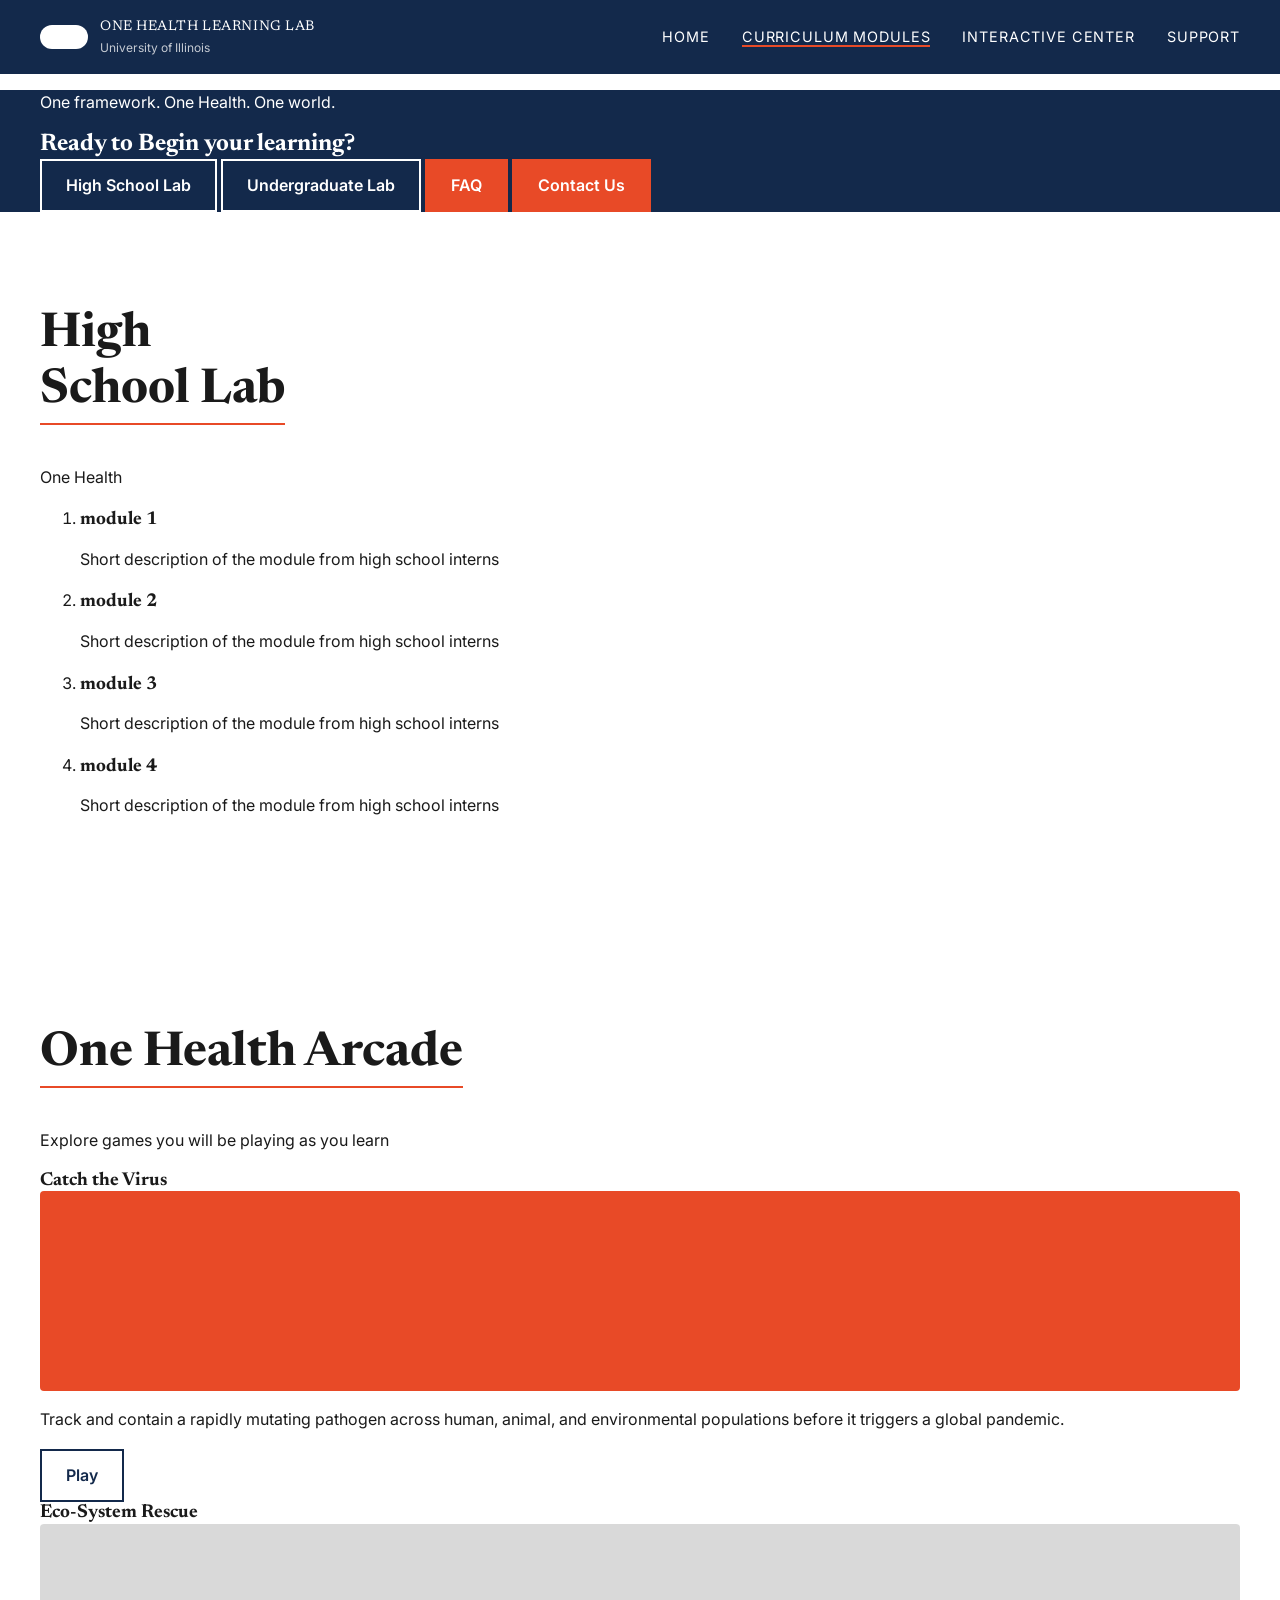
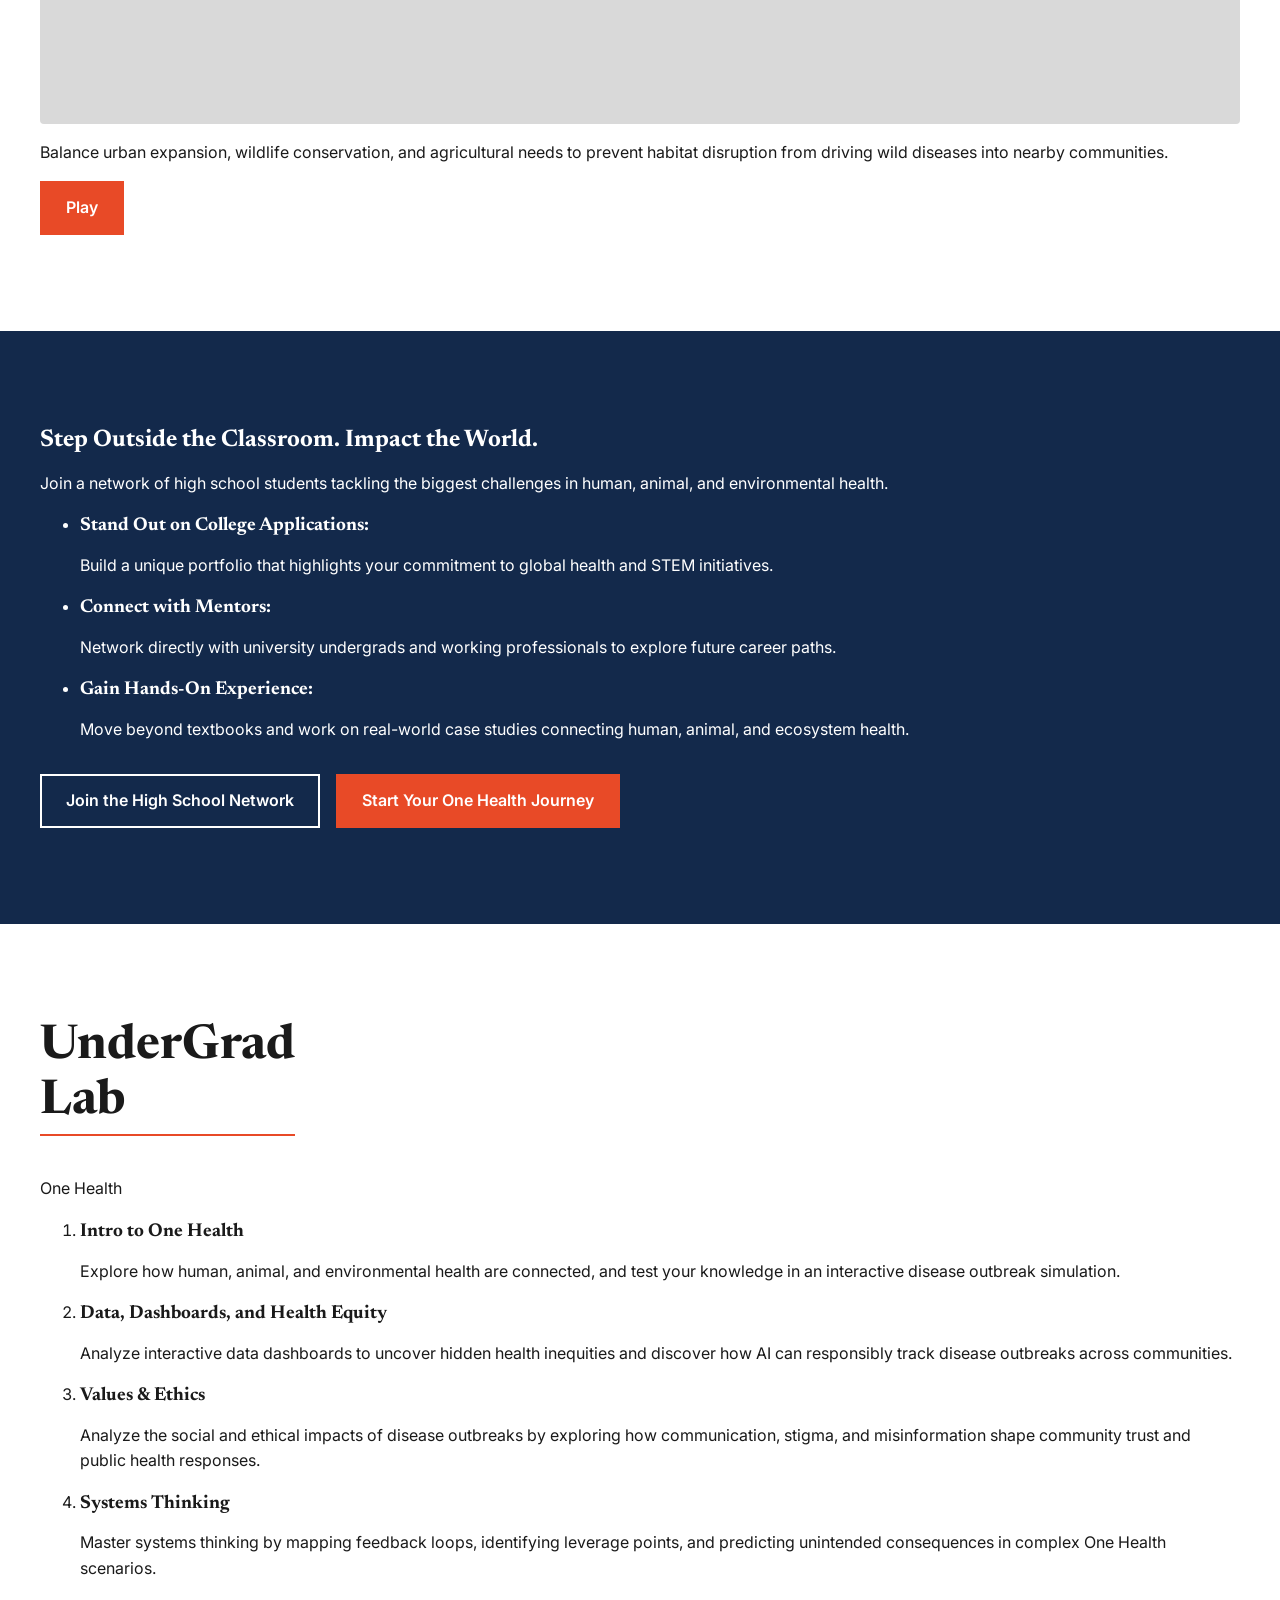
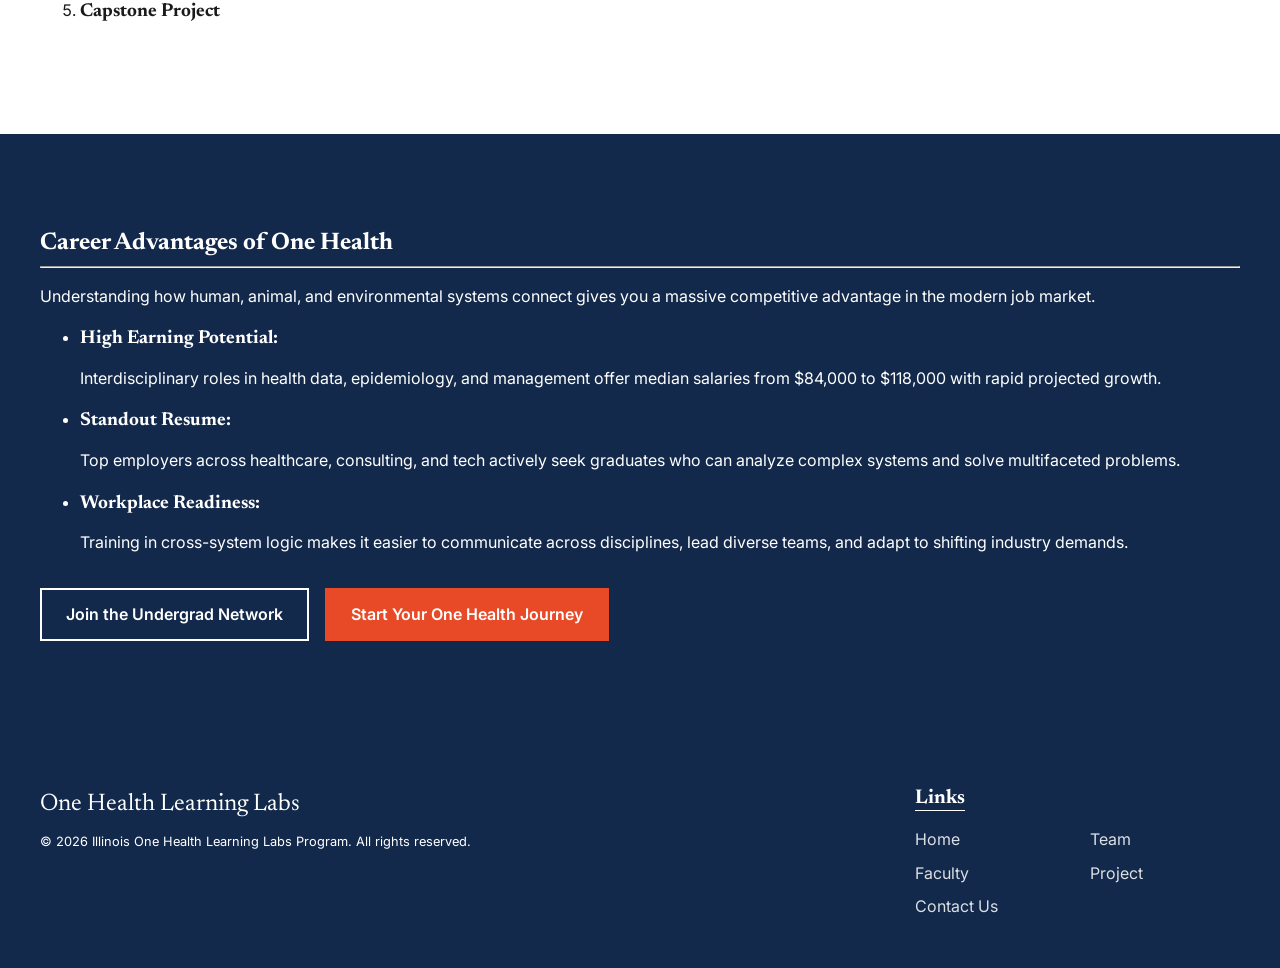
==== curriculum.html @ 8688895c "feat(curriculum): add Curriculum Modules page Adds curriculum.html with all seven sections from the " ====
<!DOCTYPE html>
<html lang="en">
<head>
  <meta charset="UTF-8">
  <meta name="viewport" content="width=device-width, initial-scale=1.0">
  <title>Curriculum Modules | One Health Learning Lab</title>
  <meta name="description" content="Explore the High School Lab and Undergraduate Lab learning roadmaps for the One Health program at the University of Illinois.">

  <link rel="icon" href="favicon.svg" type="image/svg+xml">

  <!-- Fonts: Newsreader (headings) + Inter (body) — see README > Design Tokens -->
  <link rel="preconnect" href="https://fonts.googleapis.com">
  <link rel="preconnect" href="https://fonts.gstatic.com" crossorigin>
  <link href="https://fonts.googleapis.com/css2?family=Inter:ital,wght@0,400;0,500;0,600;0,700;1,400&family=Newsreader:ital,wght@0,400;0,600;0,700;1,400;1,600&display=swap" rel="stylesheet">

  <link rel="stylesheet" href="css/tokens.css">
  <link rel="stylesheet" href="css/styles.css">
</head>
<body>

  <a class="skip-link" href="#main">Skip to main content</a>

  <!-- ============================================================
       SITE HEADER / NAV  (identical across all 4 pages —
       only aria-current changes)
       ============================================================ -->
  <header class="site-header">
    <div class="container site-header__inner">

      <a class="brand" href="index.html">
        <!-- TODO: replace with real logo from assets/icons/ once provided -->
        <span class="brand__mark" aria-hidden="true"></span>
        <span class="brand__text">
          <span class="brand__name">One Health Learning Lab</span>
          <span class="brand__org">University of Illinois</span>
        </span>
      </a>

      <button class="nav-toggle" type="button" aria-expanded="false" aria-controls="primary-nav">
        <span class="nav-toggle__bar" aria-hidden="true"></span>
        <span class="sr-only">Menu</span>
      </button>

      <nav class="primary-nav" id="primary-nav" aria-label="Primary">
        <ul class="primary-nav__list">
          <li><a href="index.html">Home</a></li>
          <li><a href="curriculum.html" aria-current="page">Curriculum Modules</a></li>
          <li><a href="interactive-center.html">Interactive Center</a></li>
          <li><a href="support.html">Support</a></li>
        </ul>
      </nav>

    </div>
  </header>

  <main id="main">

    <!-- ============================================================
         1. HERO — "Ready to Begin your learning?"
         Doubles as quick-nav into the two lab sections below.
         ============================================================ -->
    <section class="curriculum-hero section--dark" id="hero">

      <!-- Orange sphere. Sits behind the text and deliberately spills past the
           bottom of the navy band into the section below. -->
      <div class="curriculum-hero__circle" aria-hidden="true"></div>

      <div class="container">
        <div class="curriculum-hero__content">
          <p class="curriculum-hero__kicker">One framework. One Health. One world.</p>
          <h1 class="curriculum-hero__title">Ready to Begin your learning?</h1>

          <div class="curriculum-hero__actions">
            <a class="btn btn--outline-light" href="#high-school-lab">High School Lab</a>
            <a class="btn btn--outline-light" href="#undergrad-lab">Undergraduate Lab</a>
            <!-- FAQ lives on the Home page; Contact lives on Support -->
            <a class="btn btn--accent" href="index.html#faq">FAQ</a>
            <a class="btn btn--accent" href="support.html">Contact Us</a>
          </div>
        </div>

      </div>
    </section>

    <!-- ============================================================
         2. HIGH SCHOOL LAB — module roadmap
         ============================================================ -->
    <section class="section lab" id="high-school-lab">
      <div class="container">

        <h2 class="section-title lab__title">High<br>School Lab</h2>

        <p class="lab__script" aria-hidden="true">One Health</p>

        <!-- NOTE: module titles and descriptions are placeholders — the high
             school roadmap content hasn't been supplied yet (README > Still open).
             Structure mirrors the Undergrad Lab below, so swapping in real copy
             is a text-only change. -->
        <ol class="module-track">
          <li class="module">
            <h3 class="module__name">module 1</h3>
            <p class="module__desc">Short description of the module from high school interns</p>
          </li>
          <li class="module">
            <h3 class="module__name">module 2</h3>
            <p class="module__desc">Short description of the module from high school interns</p>
          </li>
          <li class="module">
            <h3 class="module__name">module 3</h3>
            <p class="module__desc">Short description of the module from high school interns</p>
          </li>
          <li class="module">
            <h3 class="module__name">module 4</h3>
            <p class="module__desc">Short description of the module from high school interns</p>
          </li>
        </ol>

      </div>
    </section>

    <!-- ============================================================
         3. ONE HEALTH ARCADE
         Intentionally duplicated on interactive-center.html, which
         gathers every interactive section in one place.
         ============================================================ -->
    <section class="section arcade" id="arcade">
      <div class="container">

        <h2 class="section-title">One Health Arcade</h2>
        <p class="arcade__lede">Explore games you will be playing as you learn</p>

        <div class="arcade__grid">

          <article class="game">
            <h3 class="game__title">Catch the Virus</h3>
            <!-- TODO: replace with real game screenshot -> assets/images/ -->
            <div class="game__figure media-placeholder media-placeholder--accent"
                 role="img" aria-label="Placeholder for the Catch the Virus game screenshot">
            </div>
            <p class="game__desc">
              Track and contain a rapidly mutating pathogen across human, animal,
              and environmental populations before it triggers a global pandemic.
            </p>
            <!-- TODO: games don't exist yet — destination unresolved -->
            <a class="btn btn--outline-dark" href="#">Play</a>
          </article>

          <article class="game">
            <h3 class="game__title">Eco-System Rescue</h3>
            <!-- TODO: replace with real game screenshot -> assets/images/ -->
            <div class="game__figure media-placeholder media-placeholder--navy"
                 role="img" aria-label="Placeholder for the Eco-System Rescue game screenshot">
            </div>
            <p class="game__desc">
              Balance urban expansion, wildlife conservation, and agricultural needs
              to prevent habitat disruption from driving wild diseases into nearby
              communities.
            </p>
            <!-- TODO: games don't exist yet — destination unresolved -->
            <a class="btn btn--accent" href="#">Play</a>
          </article>

        </div>
      </div>
    </section>

    <!-- ============================================================
         4. CTA BAND — closes out the High School track
         ============================================================ -->
    <section class="section section--dark benefits" id="high-school-cta">
      <div class="container">

        <h2 class="benefits__title">
          Step Outside the Classroom. Impact the <strong>World.</strong>
        </h2>
        <p class="benefits__lede">
          Join a network of high school students tackling the biggest challenges in
          human, animal, and environmental health.
        </p>

        <ul class="benefit-cards">
          <li class="benefit-card">
            <!-- TODO: replace with real icon -> assets/icons/ -->
            <span class="benefit-card__icon" aria-hidden="true"></span>
            <h3 class="benefit-card__title">Stand Out on College Applications:</h3>
            <p class="benefit-card__desc">
              Build a unique portfolio that highlights your commitment to global
              health and STEM initiatives.
            </p>
          </li>
          <li class="benefit-card">
            <span class="benefit-card__icon" aria-hidden="true"></span>
            <h3 class="benefit-card__title">Connect with Mentors:</h3>
            <p class="benefit-card__desc">
              Network directly with university undergrads and working professionals
              to explore future career paths.
            </p>
          </li>
          <li class="benefit-card">
            <span class="benefit-card__icon" aria-hidden="true"></span>
            <h3 class="benefit-card__title">Gain Hands-On Experience:</h3>
            <p class="benefit-card__desc">
              Move beyond textbooks and work on real-world case studies connecting
              human, animal, and ecosystem health.
            </p>
          </li>
        </ul>

        <!-- Both point at this page's content rather than a sign-up form —
             students should see the program before committing. -->
        <div class="button-row button-row--center">
          <a class="btn btn--outline-light" href="#high-school-lab">Join the High School Network</a>
          <a class="btn btn--accent" href="#high-school-lab">Start Your One Health Journey</a>
        </div>

      </div>
    </section>

    <!-- ============================================================
         5. UNDERGRAD LAB — 5-step module roadmap
         ============================================================ -->
    <section class="section lab" id="undergrad-lab">
      <div class="container">

        <h2 class="section-title lab__title">UnderGrad<br>Lab</h2>

        <p class="lab__script" aria-hidden="true">One Health</p>

        <ol class="module-track">
          <li class="module">
            <h3 class="module__name">Intro to One Health</h3>
            <p class="module__desc">
              Explore how human, animal, and environmental health are connected, and
              test your knowledge in an interactive disease outbreak simulation.
            </p>
          </li>
          <li class="module">
            <h3 class="module__name">Data, Dashboards, and Health Equity</h3>
            <p class="module__desc">
              Analyze interactive data dashboards to uncover hidden health inequities
              and discover how AI can responsibly track disease outbreaks across
              communities.
            </p>
          </li>
          <li class="module">
            <h3 class="module__name">Values &amp; Ethics</h3>
            <p class="module__desc">
              Analyze the social and ethical impacts of disease outbreaks by exploring
              how communication, stigma, and misinformation shape community trust and
              public health responses.
            </p>
          </li>
          <li class="module">
            <h3 class="module__name">Systems Thinking</h3>
            <p class="module__desc">
              Master systems thinking by mapping feedback loops, identifying leverage
              points, and predicting unintended consequences in complex One Health
              scenarios.
            </p>
          </li>
          <li class="module module--capstone">
            <h3 class="module__name">Capstone Project</h3>
            <!-- TODO: no description in the wireframe — copy pending -->
          </li>
        </ol>

      </div>
    </section>

    <!-- ============================================================
         6. CAREER ADVANTAGES — closes out the Undergrad track
         ============================================================ -->
    <section class="section section--dark benefits" id="career-advantages">
      <div class="container">

        <h2 class="benefits__title benefits__title--serif">
          Career Advantages of One Health
        </h2>
        <hr class="benefits__rule">

        <p class="benefits__quote">
          Understanding how human, animal, and environmental systems connect gives
          you a massive competitive advantage in the modern job market.
        </p>

        <ul class="benefit-cards">
          <li class="benefit-card">
            <!-- TODO: replace with real icon -> assets/icons/ -->
            <span class="benefit-card__icon" aria-hidden="true"></span>
            <h3 class="benefit-card__title">High Earning Potential:</h3>
            <p class="benefit-card__desc">
              Interdisciplinary roles in health data, epidemiology, and management
              offer median salaries from $84,000 to $118,000 with rapid projected
              growth.
            </p>
          </li>
          <li class="benefit-card">
            <span class="benefit-card__icon" aria-hidden="true"></span>
            <h3 class="benefit-card__title">Standout Resume:</h3>
            <p class="benefit-card__desc">
              Top employers across healthcare, consulting, and tech actively seek
              graduates who can analyze complex systems and solve multifaceted
              problems.
            </p>
          </li>
          <li class="benefit-card">
            <span class="benefit-card__icon" aria-hidden="true"></span>
            <h3 class="benefit-card__title">Workplace Readiness:</h3>
            <p class="benefit-card__desc">
              Training in cross-system logic makes it easier to communicate across
              disciplines, lead diverse teams, and adapt to shifting industry
              demands.
            </p>
          </li>
        </ul>

        <div class="button-row button-row--center">
          <a class="btn btn--outline-light" href="#undergrad-lab">Join the Undergrad Network</a>
          <a class="btn btn--accent" href="#undergrad-lab">Start Your One Health Journey</a>
        </div>

      </div>
    </section>

  </main>

  <!-- ============================================================
       SITE FOOTER  (identical across all 4 pages)
       ============================================================ -->
  <footer class="site-footer section--dark">
    <div class="container site-footer__inner">

      <div class="site-footer__brand">
        <p class="site-footer__name">One Health Learning Labs</p>
        <p class="site-footer__legal">
          &copy; 2026 Illinois One Health Learning Labs Program. All rights reserved.
        </p>
      </div>

      <!-- TODO: replace with real social icons -> assets/icons/ -->
      <ul class="site-footer__social" aria-label="Social media">
        <li><a href="#" class="media-placeholder media-placeholder--small"><span class="sr-only">Social link 1</span></a></li>
        <li><a href="#" class="media-placeholder media-placeholder--small"><span class="sr-only">Social link 2</span></a></li>
        <li><a href="#" class="media-placeholder media-placeholder--small"><span class="sr-only">Social link 3</span></a></li>
      </ul>

      <nav class="site-footer__links" aria-label="Footer">
        <h2 class="site-footer__links-title">Links</h2>
        <!-- Team / Faculty / Project don't exist on this site, so they point at
             the live One Health Scholars site. Home and Contact Us stay internal
             — we have our own versions of both. -->
        <ul>
          <li><a href="index.html">Home</a></li>
          <li><a href="https://gihri.github.io/one-health-scholars/team.html">Team</a></li>
          <li><a href="https://gihri.github.io/one-health-scholars/faculty.html">Faculty</a></li>
          <li><a href="https://gihri.github.io/one-health-scholars/project.html">Project</a></li>
          <li><a href="support.html">Contact Us</a></li>
        </ul>
      </nav>

    </div>
  </footer>

  <script src="js/main.js"></script>
</body>
</html>
---- css/tokens.css ----
/*
  Design tokens — DPI One Health Landing Page
  Source of truth: Figma (see README.md > Design). Brand colors below are
  pulled directly from the README's Design Tokens table. Anything marked
  "proposed" is NOT in Figma yet — it fills a gap the wireframes don't
  cover (hover/focus/error states) and should be confirmed against Figma
  or with the design owner before it's treated as final.
*/

:root {
  /* ---- Brand colors (confirmed — from README) ---- */
  --color-primary: #13294B;             /* navy — header, hero, footer, dark section backgrounds */
  --color-secondary: #FFFFFF;           /* white */
  --color-accent: #E84A27;              /* orange — buttons, CTAs, links, module cards */
  --color-accent-deep: #B82B0C;         /* darker orange — outer stop of the hero sphere gradient */

  /* One Health pillar colors (confirmed — from README) */
  --color-human-domain: #C2453B;
  --color-animal-domain: #C98A2B;
  --color-environment-domain: #3E7C59;

  /* ---- Text (proposed) ----
     Body copy in the wireframes (module descriptions, arcade blurbs) reads
     as a dark neutral, not the brand navy — using navy for paragraph text
     site-wide would be too heavy and hurts contrast/readability at body size. */
  --color-text: #1A1A1A;                /* default body text on light backgrounds */
  --color-text-muted: #6B7280;          /* secondary text — subtitles, inactive tab labels
                                            (e.g. the grayed-out "Animal Recorded Cases" /
                                            "Environmental Records" tabs on the Interactive
                                            Center dashboard) */
  --color-text-inverse: #FFFFFF;        /* text on navy/dark backgrounds */

  /* ---- Backgrounds (proposed, semantic aliases) ----
     Same two brand colors as above, renamed by role so section markup reads
     as intent ("this is a dark band") rather than a raw color name. */
  --color-bg: #FFFFFF;                  /* default page background */
  --color-bg-dark: var(--color-primary);/* navy full-bleed sections: header, hero, footer, CTA bands */
  --color-surface: #FFFFFF;             /* raised elements on a light bg, e.g. the Contact form card —
                                            same hex as --color-bg today but themed separately so a
                                            future shadow/border treatment doesn't have to touch --color-bg */

  /* ---- Borders (proposed) ----
     Visible in the Support page form: input fields have a light gray
     border, not navy or orange. */
  --color-border: #D1D5DB;

  /* ---- Interactive states (proposed) ----
     The wireframes show buttons in one flat color only — hover/active/focus
     states aren't (and can't be) shown in a static Figma frame, but every
     button needs one. Darkened by ~15% from the base brand color so the
     state is perceptible without changing the brand hue. */
  --color-primary-hover: #0D1E38;
  --color-accent-hover: #C93E1F;

  /* Visible keyboard-focus ring — required by the Accessibility checklist
     in the README ("visible focus indicator on all focusable elements").
     Reuses the accent color so it stays on-brand instead of introducing a
     new blue. */
  --color-focus: var(--color-accent);

  /* ---- Form feedback (proposed) ----
     The Support/Contact page has a real form (Name, Surname, Email,
     Message) with a Submit button — it will need success/error states
     that don't exist in the static wireframe. */
  --color-success: #1E7D45;
  --color-error: #B3261E;

  /* ---- Typography (confirmed — from README) ---- */
  --font-heading: 'Newsreader', serif;
  --font-body: 'Inter', sans-serif;
}
---- css/styles.css ----
/*
  Shared site styles — DPI One Health Landing Page
  Colors/fonts come from tokens.css. Nothing here should hardcode a hex value.

  STATUS: starter layout pass. Structure, spacing, and brand colors are in place
  so the page renders sensibly and can be reviewed — but this has NOT been matched
  against Figma pixel-for-pixel yet (exact spacing scale, type sizes, and the
  hero/roadmap layouts still need a design pass).
*/

/* ---------- Reset / base ---------- */

*,
*::before,
*::after { box-sizing: border-box; }

body {
  margin: 0;
  font-family: var(--font-body);
  color: var(--color-text);
  background: var(--color-bg);
  line-height: 1.6;
}

h1, h2, h3 {
  font-family: var(--font-heading);
  line-height: 1.15;
  margin: 0;
}

img { max-width: 100%; display: block; }

a { color: inherit; }

/* Visible keyboard focus — required by the a11y checklist in the README */
:focus-visible {
  outline: 3px solid var(--color-focus);
  outline-offset: 2px;
}

/* ---------- Utilities ---------- */

.container {
  width: min(100% - 3rem, 1200px);
  margin-inline: auto;
}

.sr-only {
  position: absolute;
  width: 1px; height: 1px;
  padding: 0; margin: -1px;
  overflow: hidden;
  clip: rect(0 0 0 0);
  white-space: nowrap;
  border: 0;
}

.skip-link {
  position: absolute;
  left: -9999px;
  top: 0;
  padding: 0.75rem 1.25rem;
  background: var(--color-accent);
  color: var(--color-text-inverse);
  z-index: 100;
}
.skip-link:focus { left: 0; }

.section { padding-block: clamp(3rem, 8vw, 6rem); }

.section--dark {
  background: var(--color-bg-dark);
  color: var(--color-text-inverse);
}

.eyebrow {
  font-size: 0.875rem;
  letter-spacing: 0.08em;
  text-transform: uppercase;
  color: var(--color-accent);
  margin: 0 0 0.5rem;
}
.eyebrow--light { color: var(--color-text-inverse); }

.section-title {
  font-size: clamp(2rem, 5vw, 3rem);
  border-bottom: 2px solid var(--color-accent);
  display: inline-block;
  padding-bottom: 0.25rem;
  margin-bottom: 1.5rem;
}
.section-title--center { display: block; text-align: center; border-bottom: 0; }

/* Grey blocks standing in for photos/illustrations not yet supplied */
.media-placeholder {
  background: #d9d9d9;
  border-radius: 4px;
  min-height: 200px;
}
.media-placeholder--dark  { background: rgba(255, 255, 255, 0.08); }
.media-placeholder--accent{ background: var(--color-accent); }
.media-placeholder--small { min-height: 0; width: 64px; height: 64px; }

/* ---------- Buttons ---------- */

.btn {
  display: inline-block;
  padding: 0.75rem 1.5rem;
  font-weight: 600;
  text-decoration: none;
  border: 2px solid transparent;
  transition: background-color 0.15s ease, color 0.15s ease;
}

.btn--accent {
  background: var(--color-accent);
  color: var(--color-text-inverse);
}
.btn--accent:hover { background: var(--color-accent-hover); }

.btn--outline-light {
  border-color: var(--color-secondary);
  color: var(--color-text-inverse);
}
.btn--outline-light:hover {
  background: var(--color-secondary);
  color: var(--color-primary);
}

.btn--outline-dark {
  border-color: var(--color-primary);
  color: var(--color-primary);
}
.btn--outline-dark:hover {
  background: var(--color-primary);
  color: var(--color-text-inverse);
}

.button-row {
  display: flex;
  flex-wrap: wrap;
  gap: 1rem;
  margin-top: 2rem;
}

/* ---------- Header / nav ---------- */

.site-header {
  background: var(--color-primary);
  color: var(--color-text-inverse);
}

.site-header__inner {
  display: flex;
  align-items: center;
  justify-content: space-between;
  gap: 1.5rem;
  padding-block: 1rem;
}

.brand {
  display: flex;
  align-items: center;
  gap: 0.75rem;
  text-decoration: none;
}
.brand__mark {
  width: 48px; height: 24px;
  background: var(--color-secondary);
  border-radius: 999px;
  flex-shrink: 0;
}
.brand__text { display: flex; flex-direction: column; }
.brand__name {
  font-family: var(--font-heading);
  font-size: 0.875rem;
  letter-spacing: 0.04em;
  text-transform: uppercase;
}
.brand__org { font-size: 0.75rem; opacity: 0.75; }

.primary-nav__list {
  display: flex;
  gap: 2rem;
  list-style: none;
  margin: 0;
  padding: 0;
}
.primary-nav a {
  text-decoration: none;
  font-size: 0.9rem;
  letter-spacing: 0.06em;
  text-transform: uppercase;
}
.primary-nav a:hover { color: var(--color-accent); }
.primary-nav a[aria-current="page"] { border-bottom: 2px solid var(--color-accent); }

/* Mobile menu button — hidden on desktop, shown under the tablet breakpoint */
.nav-toggle {
  display: none;
  background: none;
  border: 0;
  cursor: pointer;
  padding: 0.5rem;
}
.nav-toggle__bar,
.nav-toggle__bar::before,
.nav-toggle__bar::after {
  display: block;
  width: 24px; height: 2px;
  background: var(--color-secondary);
  content: "";
}
.nav-toggle__bar::before { transform: translateY(-7px); }
.nav-toggle__bar::after  { transform: translateY(5px); }

/* ---------- Hero ---------- */

.hero { padding-block: clamp(3rem, 10vw, 7rem); }

.hero__inner {
  display: grid;
  grid-template-columns: 1fr 1fr;
  gap: 3rem;
  align-items: center;
}

.hero__title {
  font-size: clamp(2.5rem, 7vw, 4.5rem);
  margin-bottom: 1.5rem;
}
.hero__title-underline { border-bottom: 3px solid var(--color-secondary); }
.hero__title-accent { color: var(--color-accent); }

.hero__lede { font-size: 1.25rem; max-width: 34ch; }

.hero__circle {
  aspect-ratio: 1;
  width: min(100%, 420px);
  margin-inline: auto;
  border-radius: 50%;
  background: rgba(255, 255, 255, 0.12);
}

/* ---------- About ---------- */

.about__inner {
  display: grid;
  grid-template-columns: 1.4fr 1fr;
  gap: 3rem;
  align-items: start;
}

.about__lede { font-size: 1.125rem; }

.pillar-list { margin: 2rem 0 0; }
.pillar { margin-bottom: 1.75rem; }

.pillar__term {
  font-family: var(--font-heading);
  font-weight: 700;
  font-size: 1.125rem;
  color: var(--color-primary);
  position: relative;
  padding-left: 1rem;
}
/* Small orange dot marker from the wireframe */
.pillar__term::before {
  content: "";
  position: absolute;
  left: 0; top: 0.55em;
  width: 8px; height: 8px;
  border-radius: 50%;
  background: var(--color-accent);
}

.pillar__desc {
  margin: 0.35rem 0 0 1rem;
  color: var(--color-text);
}

.about__visual { min-height: 420px; border-radius: 12px; }

/* ---------- One Health in Everyday Life ---------- */

.everyday__header { text-align: center; margin-bottom: 2.5rem; }

.everyday__lede {
  font-size: 1.25rem;
  max-width: 32ch;
  margin-inline: auto;
  border-left: 3px solid var(--color-accent);
  padding-left: 1rem;
  text-align: left;
}

.dashboard-teaser {
  background: var(--color-primary);
  color: var(--color-text-inverse);
  padding: 2rem;
  position: relative;
  text-align: center;
}

.dashboard-teaser__label {
  color: var(--color-accent);
  font-family: var(--font-heading);
  font-weight: 700;
  letter-spacing: 0.08em;
  text-transform: uppercase;
  text-align: left;
  margin: 0 0 0.75rem;
}

.dashboard-teaser__tabs {
  display: flex;
  flex-wrap: wrap;
  gap: 2.5rem;
  list-style: none;
  margin: 0 0 1.5rem;
  padding: 0;
  font-size: 0.875rem;
  font-style: italic;
  color: var(--color-text-muted);
}
.dashboard-teaser__tabs .is-active {
  color: var(--color-text-inverse);
  border-bottom: 1px solid currentColor;
}

.dashboard-teaser__figure { min-height: 360px; }

.dashboard-teaser__cta {
  position: relative;
  margin-top: -1.5rem;
}

/* ---------- Roadmaps ---------- */

.roadmaps__grid {
  display: grid;
  grid-template-columns: 1fr 1fr;
  gap: 3rem;
  margin-top: 2rem;
}

.roadmap {
  display: flex;
  flex-direction: column;
  align-items: center;
  text-align: center;
  gap: 2rem;
}
/* Divider between the two tracks, as in the wireframe */
.roadmap + .roadmap {
  border-left: 2px solid var(--color-primary);
  padding-left: 3rem;
}

.roadmap__title {
  font-size: 1.75rem;
  font-style: italic;
  color: var(--color-primary);
}

.roadmap__placeholder {
  width: 100%;
  min-height: 320px;
  border-radius: 50%;
  max-width: 320px;
}

.roadmap__steps {
  list-style: none;
  counter-reset: step;
  margin: 0;
  padding: 0;
  display: grid;
  gap: 1.75rem;
}

.roadmap__step {
  counter-increment: step;
  position: relative;
  padding-left: 2.5rem;
  text-align: left;
}
/* Numbered orange badge */
.roadmap__step::before {
  content: counter(step);
  position: absolute;
  left: 0; top: 0;
  width: 1.5rem; height: 1.5rem;
  display: grid;
  place-items: center;
  border-radius: 50%;
  background: var(--color-accent);
  color: var(--color-text-inverse);
  font-size: 0.8rem;
  font-weight: 700;
}
/* Connector arrow between steps */
.roadmap__step:not(:last-child)::after {
  content: "";
  position: absolute;
  left: 0.7rem;
  top: 1.75rem;
  width: 2px;
  height: 1.5rem;
  background: var(--color-primary);
}

/* ---------- CTA band ---------- */

.cta-band__inner { text-align: center; }

.cta-band__kicker {
  font-family: var(--font-heading);
  font-size: clamp(1.25rem, 3vw, 1.75rem);
  border-left: 3px solid var(--color-secondary);
  display: inline-block;
  padding-left: 1rem;
  text-align: left;
  margin: 0 0 2rem;
}

.cta-band__lede {
  font-size: clamp(1.125rem, 2.5vw, 1.5rem);
  max-width: 46ch;
  margin: 0 auto 2rem;
}

/* ---------- FAQ ---------- */

.faq__list {
  background: var(--color-primary);
  padding: 2rem 1rem;
  display: grid;
  gap: 1.5rem;
}

.faq__item { background: var(--color-accent); }

.faq__question {
  cursor: pointer;
  list-style: none;
  padding: 1.25rem 3rem 1.25rem 1.5rem;
  font-weight: 700;
  font-style: italic;
  font-size: 1.125rem;
  color: var(--color-text-inverse);
  position: relative;
}
.faq__question::-webkit-details-marker { display: none; }

/* Arrow rotates when the item opens */
.faq__question::after {
  content: "→";
  position: absolute;
  right: 1.5rem;
  transition: transform 0.2s ease;
}
.faq__item[open] .faq__question::after { transform: rotate(90deg); }

.faq__answer {
  padding: 0 1.5rem 1.5rem;
  color: var(--color-text-inverse);
}

.faq__bullets { margin: 0 0 1.5rem; padding-left: 1.25rem; }
.faq__bullets li { margin-bottom: 0.75rem; }

.faq__flourish {
  font-family: var(--font-heading);
  font-size: clamp(1.25rem, 3vw, 1.75rem);
  margin: 0;
}

/* ---------- Community impact ---------- */

.impact__inner { text-align: center; }

.impact__rule {
  width: 200px;
  border: 0;
  border-top: 1px solid rgba(255, 255, 255, 0.5);
  margin: 1rem auto 2rem;
}

.impact__title {
  font-size: clamp(2rem, 5vw, 3.5rem);
  margin-bottom: 1.5rem;
}

.impact__lede {
  font-style: italic;
  max-width: 46ch;
  margin: 0 auto 2.5rem;
}

/* Columns must be wide enough for "Meet the Health Departments" to sit on one
   line — if it wraps, grid stretches the whole row and the neighbouring button
   grows to match. Wider column gap matches the Figma. */
.impact__actions {
  display: grid;
  grid-template-columns: repeat(2, minmax(0, 300px));
  gap: 1rem 5rem;
  justify-content: center;
}

/* ---------- Footer ---------- */

.site-footer { padding-block: 3rem; }

.site-footer__inner {
  display: grid;
  grid-template-columns: 1.5fr 1fr 1fr;
  gap: 2rem;
  align-items: start;
}

.site-footer__name {
  font-family: var(--font-heading);
  font-size: 1.5rem;
  margin: 0 0 0.5rem;
}
.site-footer__legal { font-size: 0.8rem; margin: 0; }

.site-footer__social {
  display: flex;
  gap: 1rem;
  list-style: none;
  margin: 0;
  padding: 0;
}

.site-footer__links-title {
  font-family: var(--font-heading);
  font-size: 1.25rem;
  border-bottom: 1px solid currentColor;
  display: inline-block;
  margin: 0 0 1rem;
}
.site-footer__links ul {
  list-style: none;
  margin: 0;
  padding: 0;
  display: grid;
  grid-template-columns: 1fr 1fr;
  gap: 0.5rem 1.5rem;
}
.site-footer__links a { text-decoration: none; opacity: 0.85; }
.site-footer__links a:hover { opacity: 1; color: var(--color-accent); }

/* ---------- Responsive ----------
   TODO: breakpoint values are placeholders — the README's Design > Breakpoints
   table is still blank. Confirm against Figma and keep the two in sync. */

@media (max-width: 900px) {
  .hero__inner,
  .about__inner,
  .roadmaps__grid,
  .site-footer__inner {
    grid-template-columns: 1fr;
  }

  .roadmap + .roadmap {
    border-left: 0;
    padding-left: 0;
    border-top: 2px solid var(--color-primary);
    padding-top: 3rem;
  }

  .impact__actions { grid-template-columns: 1fr; }

  .nav-toggle { display: block; }

  .primary-nav {
    display: none;
    width: 100%;
    order: 3;
  }
  .primary-nav.is-open { display: block; }
  .primary-nav__list {
    flex-direction: column;
    gap: 1rem;
    padding-block: 1rem;
  }

  .site-header__inner { flex-wrap: wrap; }
}

/* Honor reduced-motion preference (a11y checklist) */
@media (prefers-reduced-motion: reduce) {
  *,
  *::before,
  *::after {
    animation-duration: 0.01ms !important;
    transition-duration: 0.01ms !important;
  }
}
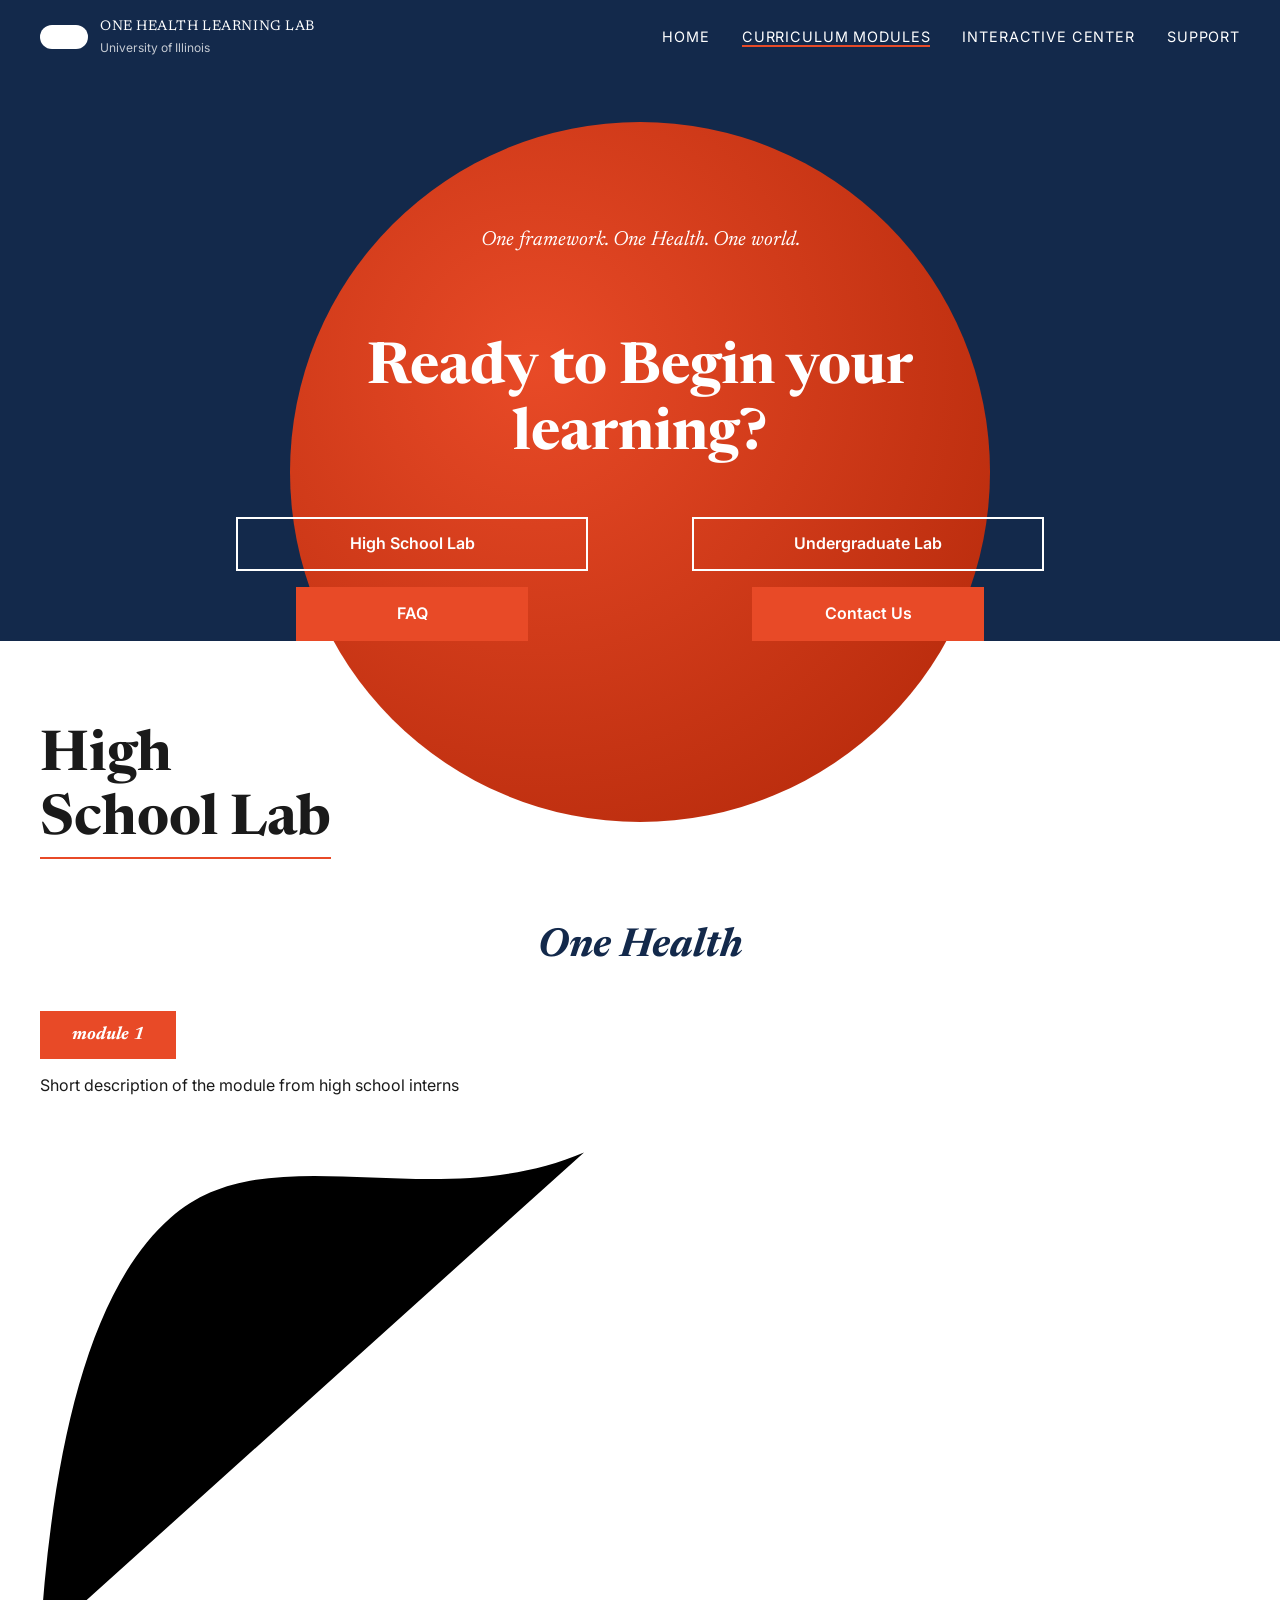
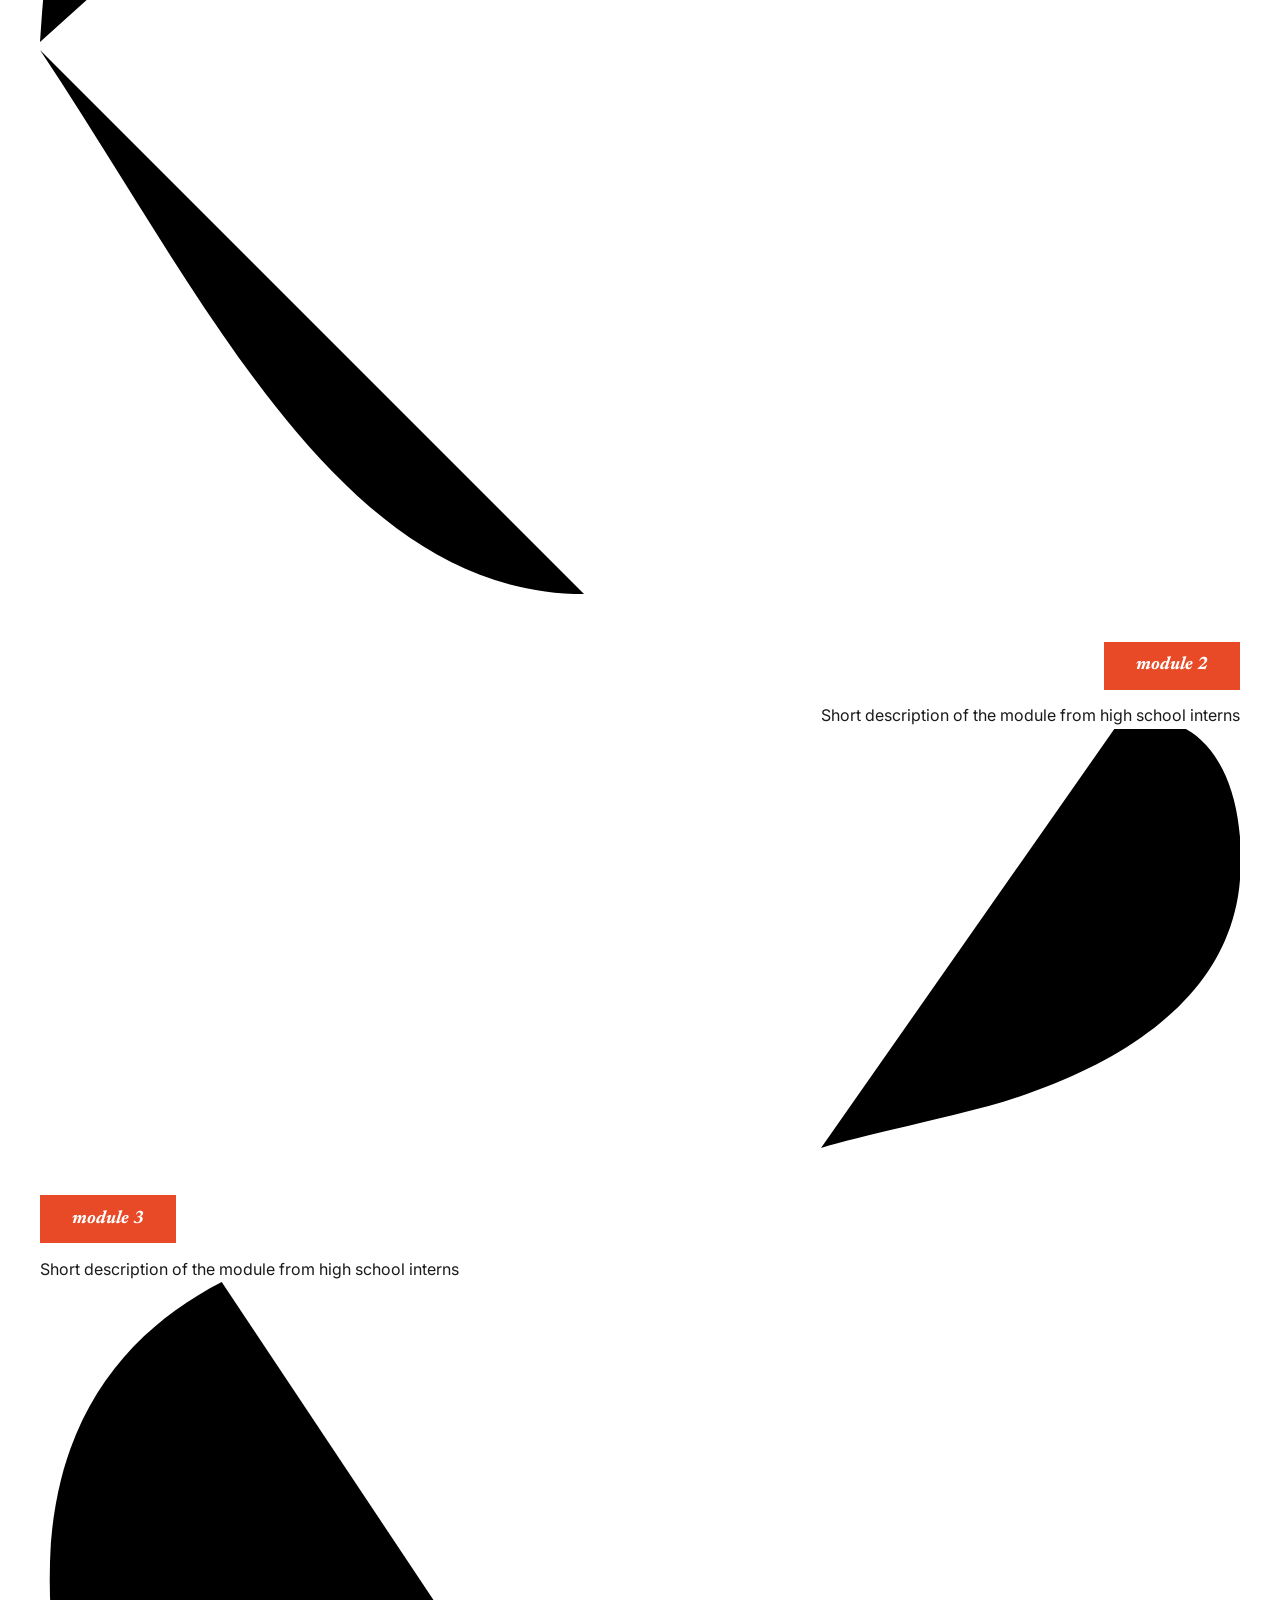
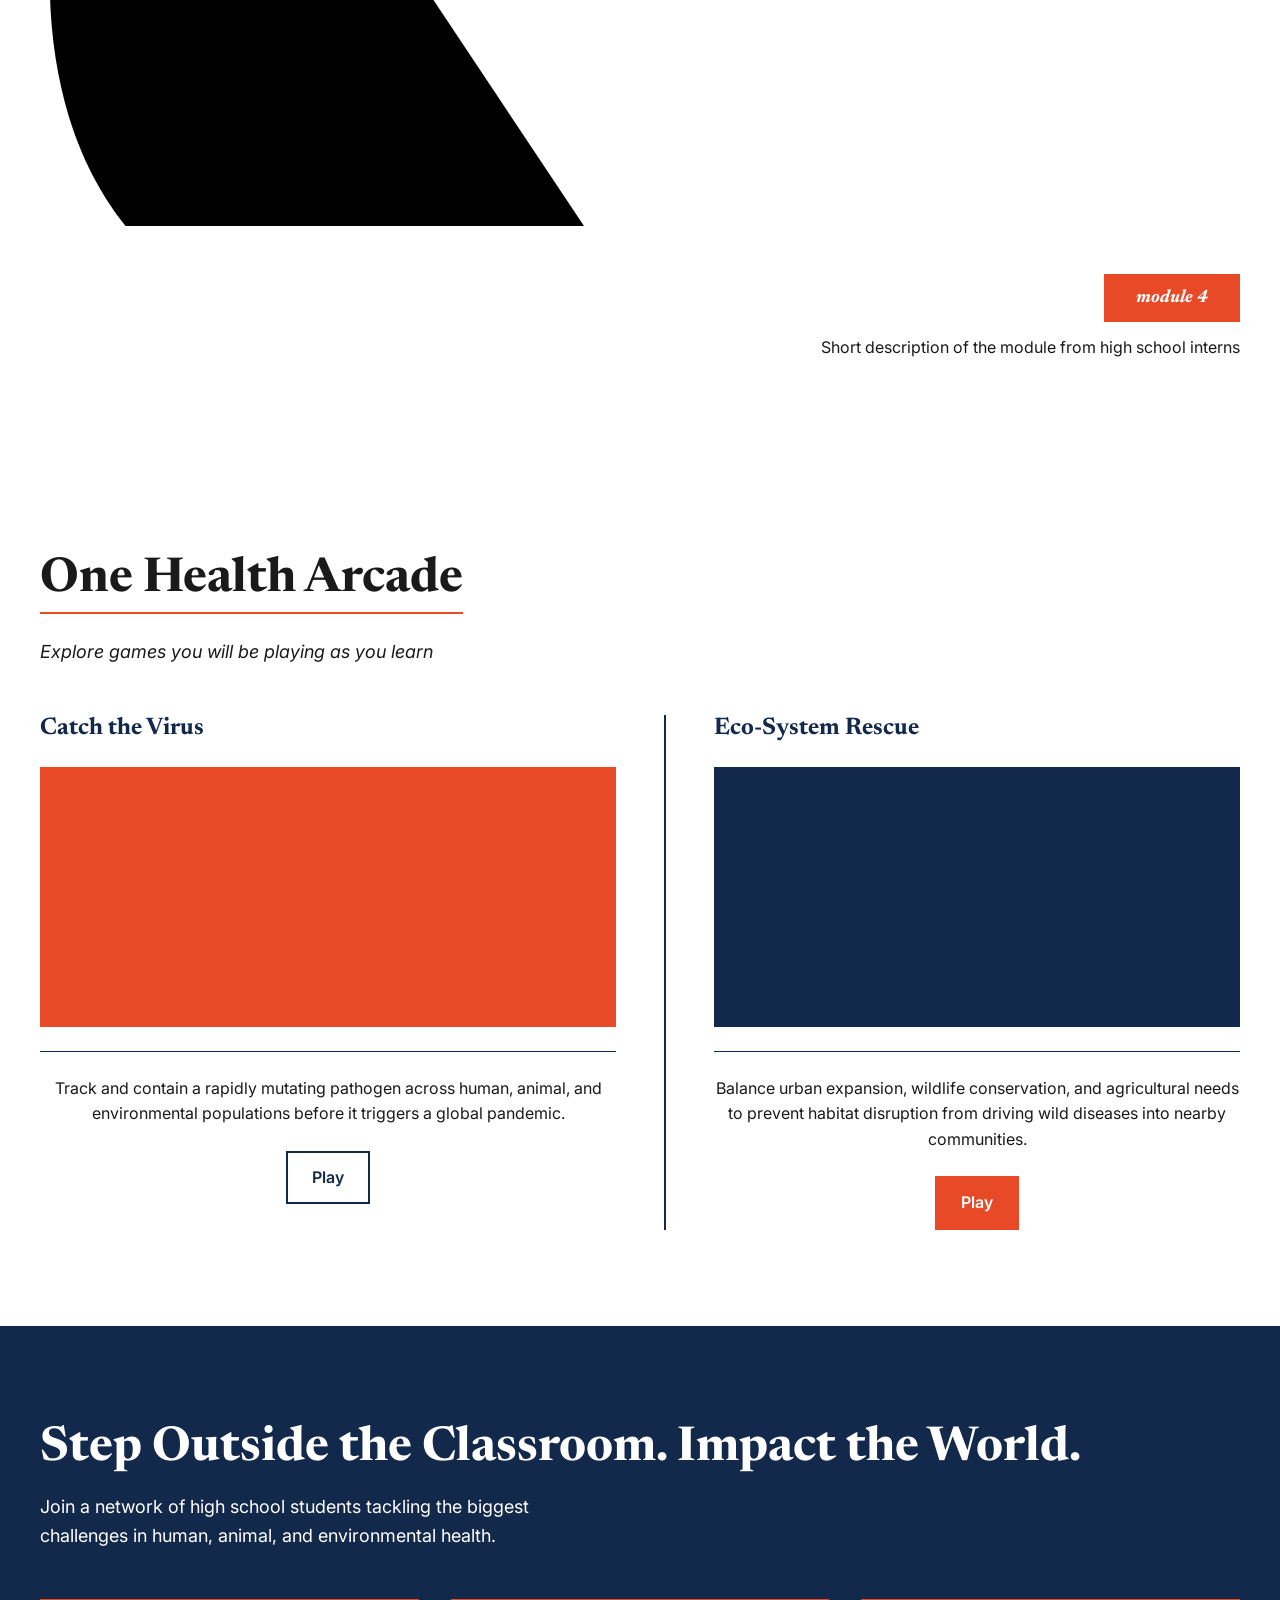
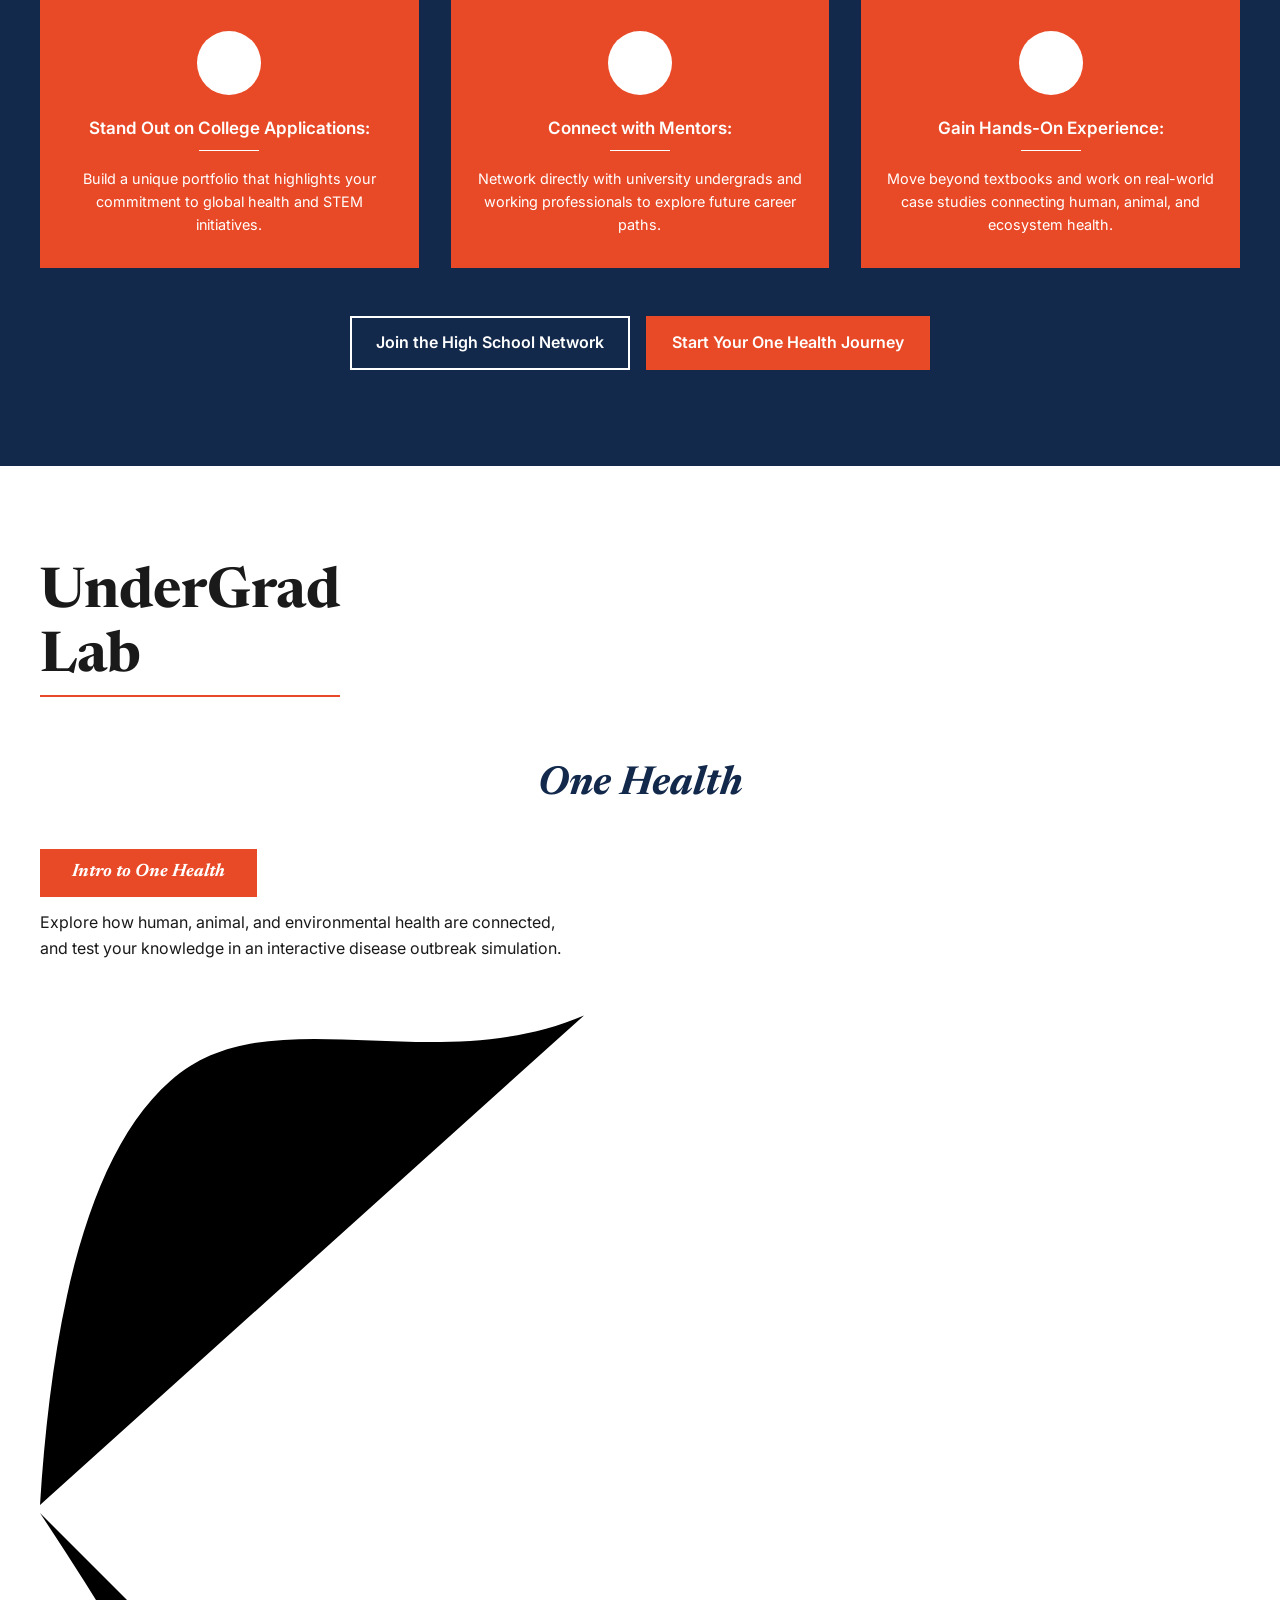
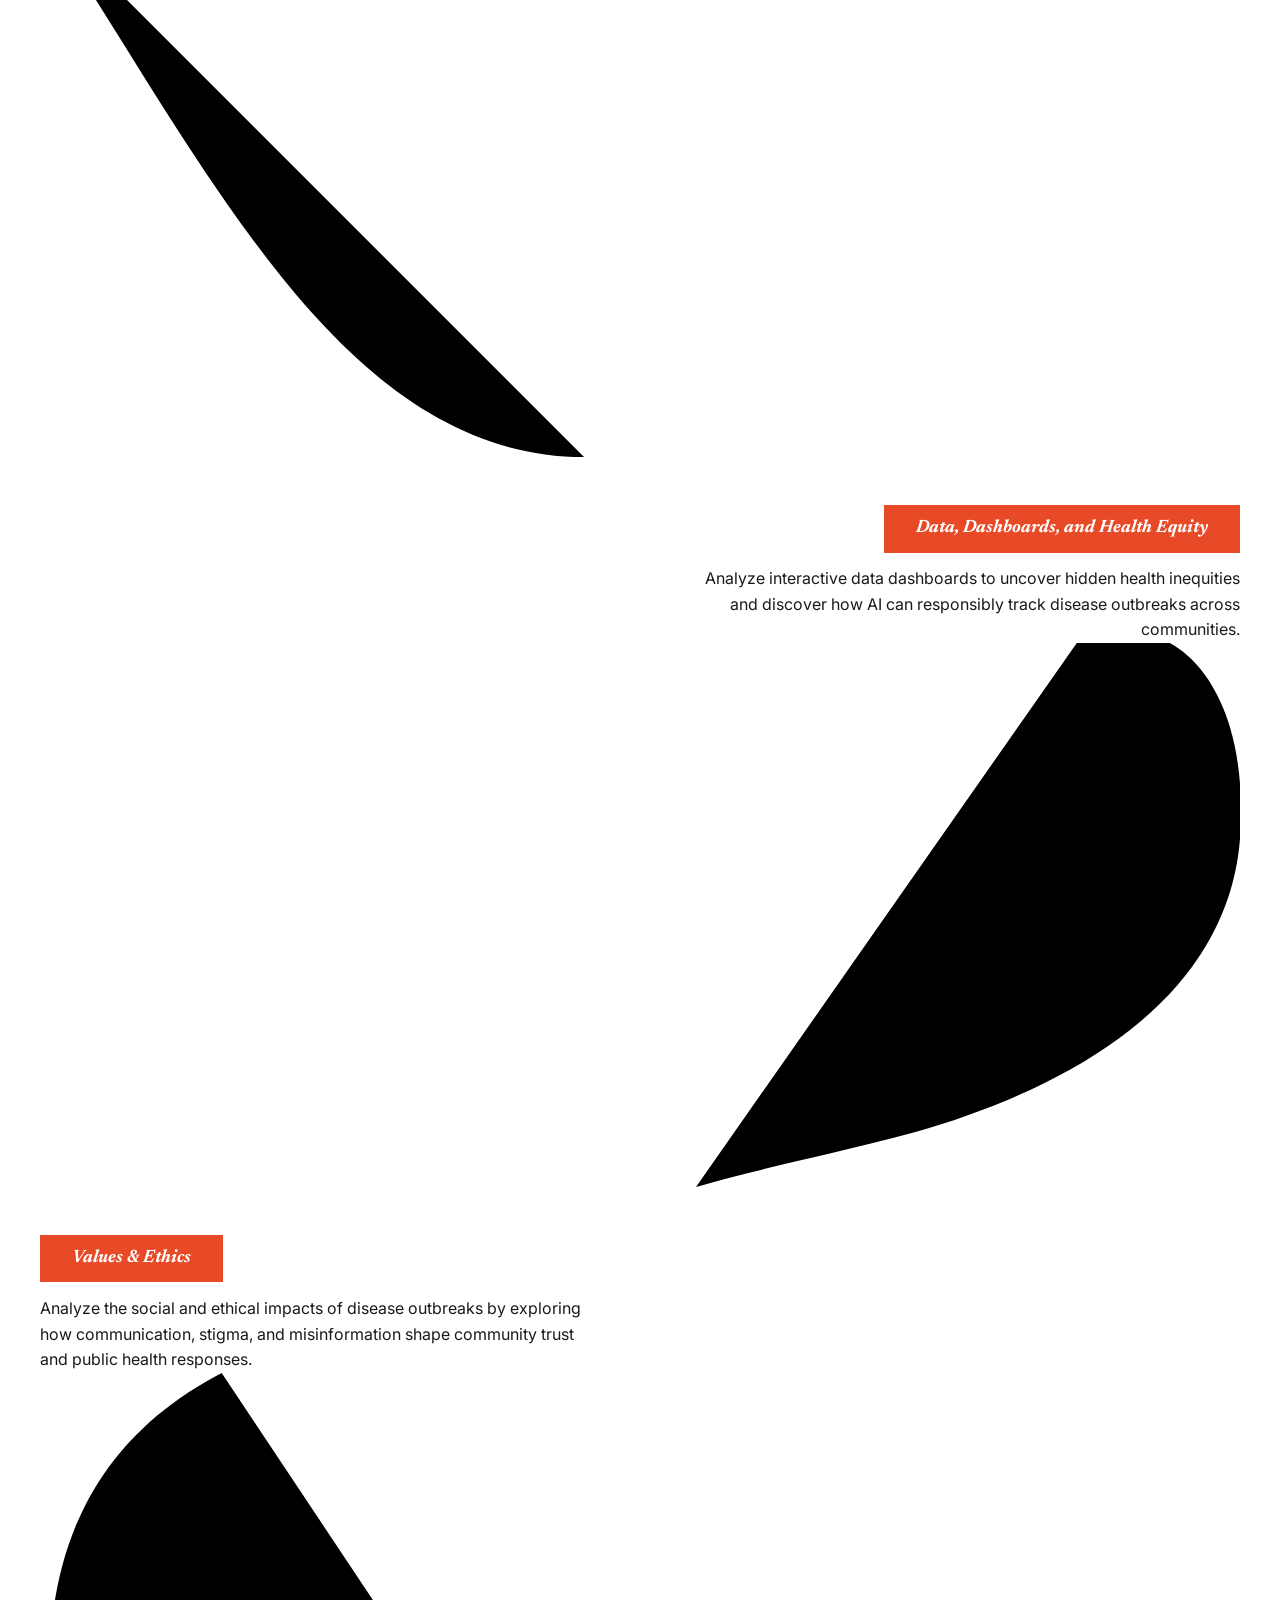
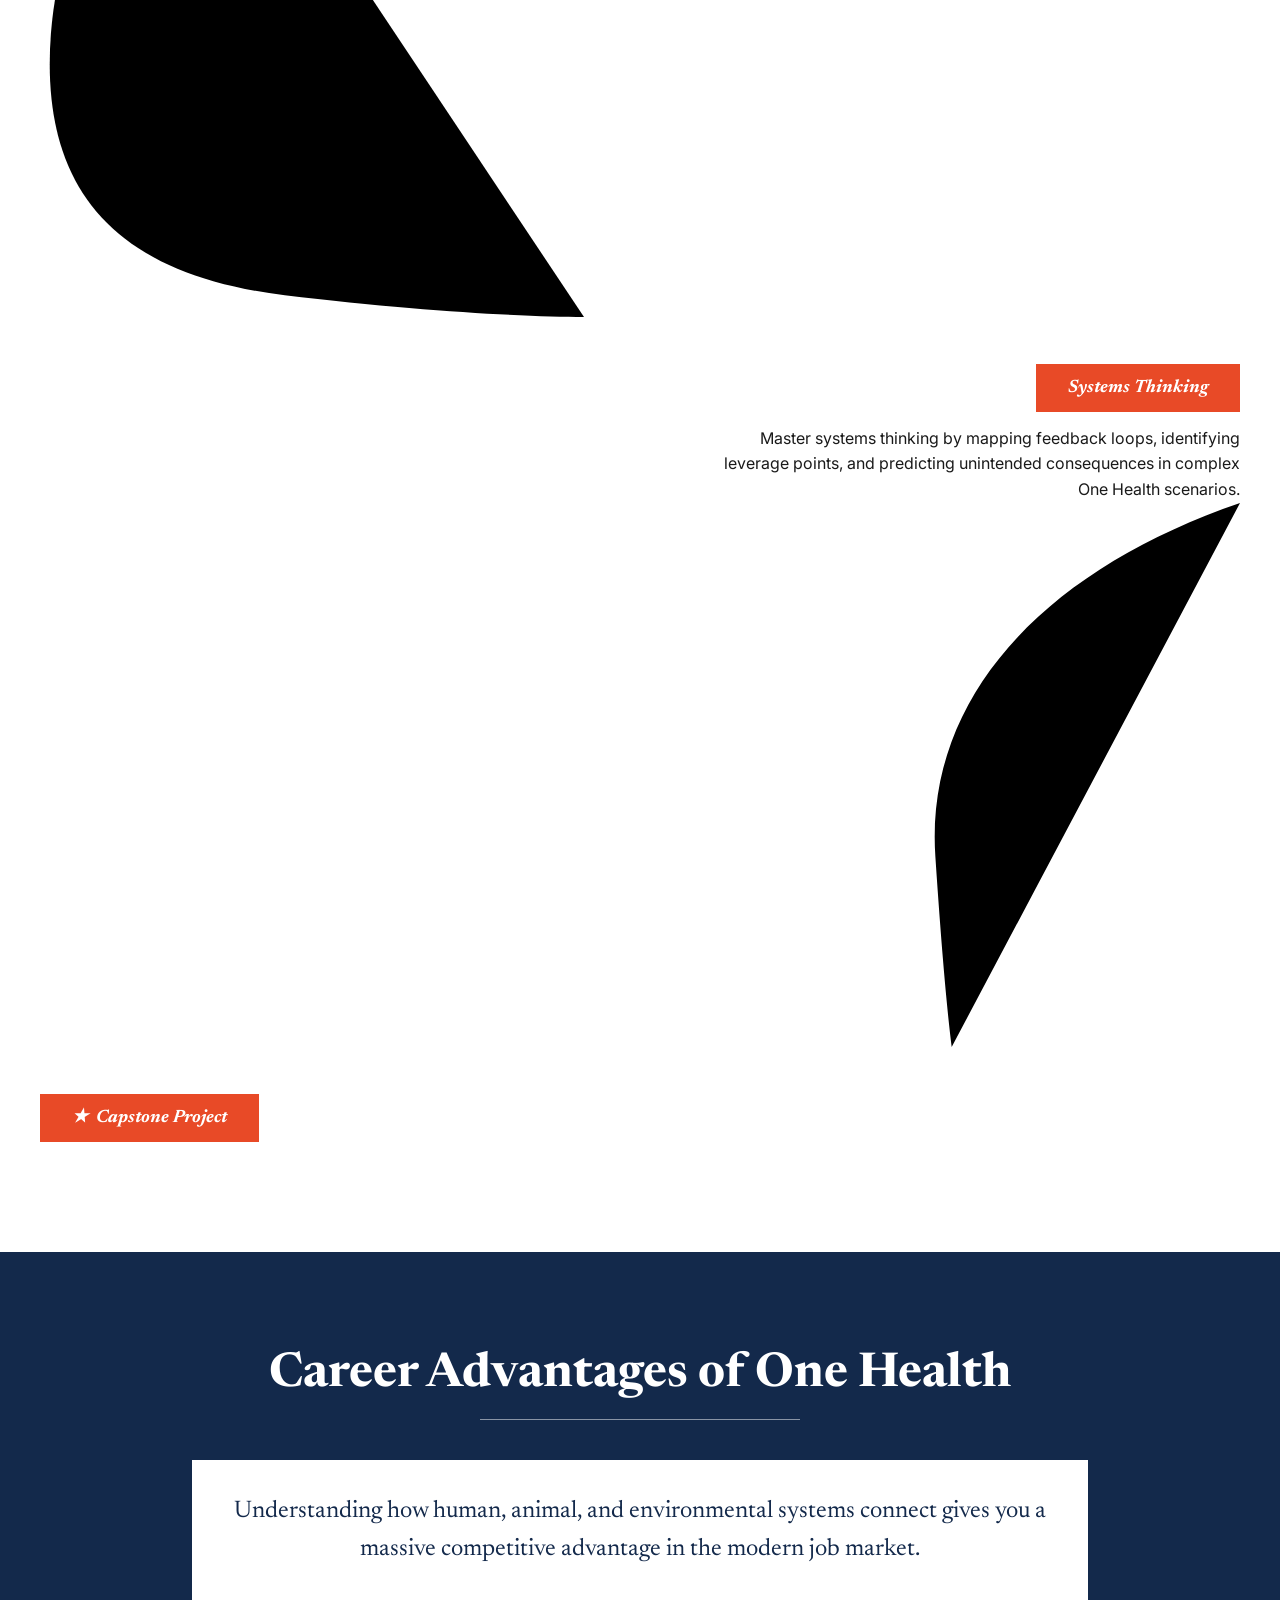
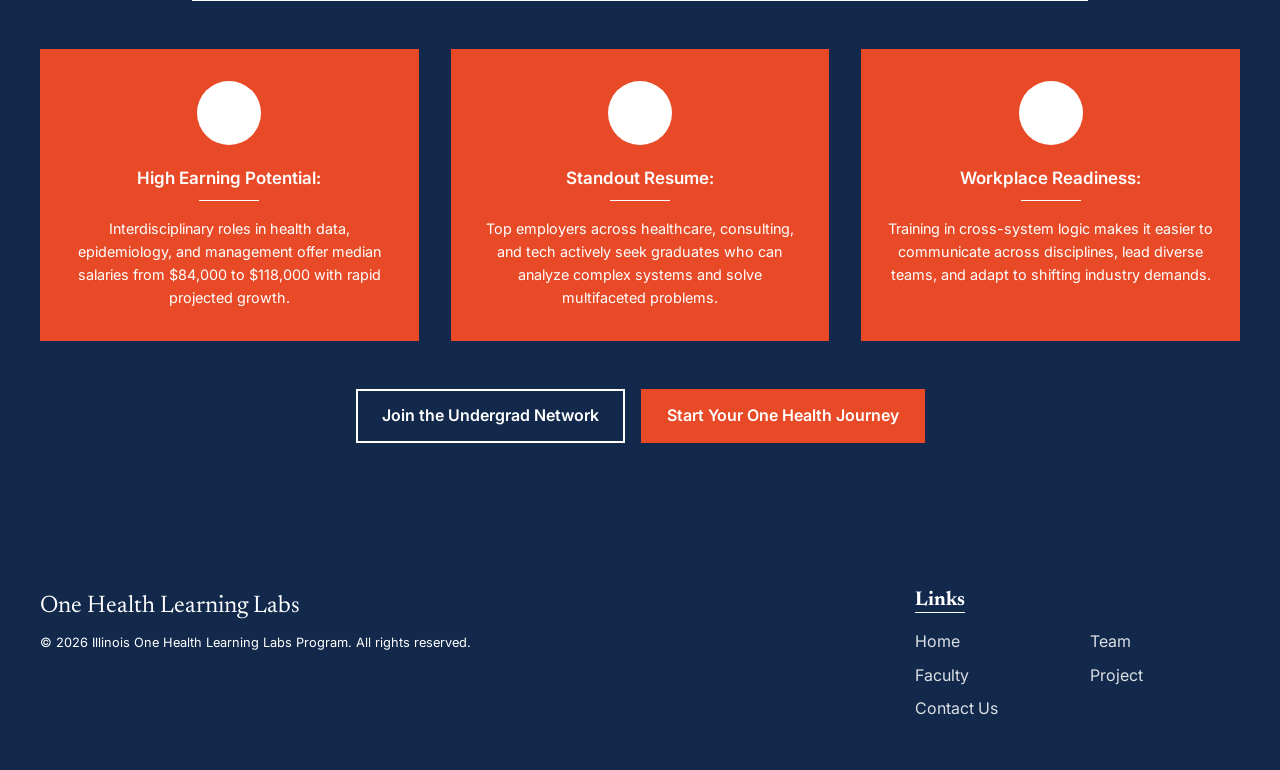
==== commit cf5ffd9b: "fix(curriculum): match module roadmap connectors to Figma exactly Retraces every connector curve fro" ====
--- a/curriculum.html
+++ b/curriculum.html
@@ -96,20 +96,48 @@
              school roadmap content hasn't been supplied yet (README > Still open).
              Structure mirrors the Undergrad Lab below, so swapping in real copy
              is a text-only change. -->
+        <!-- Each module sits at one of four designed horizontal positions
+             (.module--pos-N, measured from the Figma frame), with its
+             description centred beneath the box.
+
+             The .module__link SVGs are the connectors. Each one is shaped for
+             its specific segment — segment 2 makes the wide loop out to the
+             right, segment 3 dips left before crossing — so they are NOT
+             interchangeable. They are decorative (the <ol> already conveys
+             order to assistive tech), hence aria-hidden. The final module in
+             a track has no connector. -->
         <ol class="module-track">
-          <li class="module">
+          <li class="module module--pos-1">
             <h3 class="module__name">module 1</h3>
             <p class="module__desc">Short description of the module from high school interns</p>
-          </li>
-          <li class="module">
+            <!-- seg-0: the swash flowing from the "One Health" script above
+                 down onto this box's top edge, as in the Figma -->
+            <svg class="module__link module__link--seg-0" viewBox="0 0 100 100"
+                 preserveAspectRatio="none" aria-hidden="true" focusable="false">
+              <path d="M100,10 C72,22 42,6 24,22 C8,36 2,68 0,100" />
+            </svg>
+            <svg class="module__link module__link--seg-1" viewBox="0 0 100 100"
+                 preserveAspectRatio="none" aria-hidden="true" focusable="false">
+              <path d="M0,0 C30,45 55,100 100,100" />
+            </svg>
+          </li>
+          <li class="module module--pos-2">
             <h3 class="module__name">module 2</h3>
             <p class="module__desc">Short description of the module from high school interns</p>
-          </li>
-          <li class="module">
+            <svg class="module__link module__link--seg-2" viewBox="0 0 100 100"
+                 preserveAspectRatio="none" aria-hidden="true" focusable="false">
+              <path d="M70,0 C88,-8 102,8 100,36 C98,62 75,80 40,90 C25,94 10,97 0,100" />
+            </svg>
+          </li>
+          <li class="module module--pos-3">
             <h3 class="module__name">module 3</h3>
             <p class="module__desc">Short description of the module from high school interns</p>
-          </li>
-          <li class="module">
+            <svg class="module__link module__link--seg-3" viewBox="0 0 100 100"
+                 preserveAspectRatio="none" aria-hidden="true" focusable="false">
+              <path d="M33.4,0 C18,8 4,22 2,48 C0,80 12,110 45,118 C70,124 92,112 100,100" />
+            </svg>
+          </li>
+          <li class="module module--pos-4">
             <h3 class="module__name">module 4</h3>
             <p class="module__desc">Short description of the module from high school interns</p>
           </li>
@@ -227,38 +255,68 @@
         <p class="lab__script" aria-hidden="true">One Health</p>
 
         <ol class="module-track">
-          <li class="module">
+          <li class="module module--pos-1">
             <h3 class="module__name">Intro to One Health</h3>
             <p class="module__desc">
               Explore how human, animal, and environmental health are connected, and
               test your knowledge in an interactive disease outbreak simulation.
             </p>
-          </li>
-          <li class="module">
+            <!-- seg-0: the swash flowing from the "One Health" script above
+                 down onto this box's top edge, as in the Figma -->
+            <svg class="module__link module__link--seg-0" viewBox="0 0 100 100"
+                 preserveAspectRatio="none" aria-hidden="true" focusable="false">
+              <path d="M100,10 C72,22 42,6 24,22 C8,36 2,68 0,100" />
+            </svg>
+            <svg class="module__link module__link--seg-1" viewBox="0 0 100 100"
+                 preserveAspectRatio="none" aria-hidden="true" focusable="false">
+              <path d="M0,0 C30,45 55,100 100,100" />
+            </svg>
+          </li>
+          <li class="module module--pos-2">
             <h3 class="module__name">Data, Dashboards, and Health Equity</h3>
             <p class="module__desc">
               Analyze interactive data dashboards to uncover hidden health inequities
               and discover how AI can responsibly track disease outbreaks across
               communities.
             </p>
-          </li>
-          <li class="module">
+            <svg class="module__link module__link--seg-2" viewBox="0 0 100 100"
+                 preserveAspectRatio="none" aria-hidden="true" focusable="false">
+              <path d="M70,0 C88,-8 102,8 100,36 C98,62 75,80 40,90 C25,94 10,97 0,100" />
+            </svg>
+          </li>
+          <li class="module module--pos-3">
             <h3 class="module__name">Values &amp; Ethics</h3>
             <p class="module__desc">
               Analyze the social and ethical impacts of disease outbreaks by exploring
               how communication, stigma, and misinformation shape community trust and
               public health responses.
             </p>
-          </li>
-          <li class="module">
+            <!-- Undergrad variant of seg-3: arrives at Systems Thinking's left
+                 edge at MID height with no dip below the box, so it cannot
+                 tangle with seg-4, which departs from the box's bottom edge.
+                 (The high school seg-3 keeps the deeper Figma dip — its track
+                 ends at module 4, so there is no seg-4 to collide with.) -->
+            <svg class="module__link module__link--seg-3 module__link--seg-3-mid" viewBox="0 0 100 100"
+                 preserveAspectRatio="none" aria-hidden="true" focusable="false">
+              <path d="M33.4,0 C18,8 4,22 2,48 C0,75 12,92 45,96 C70,99 90,100 100,100" />
+            </svg>
+          </li>
+          <li class="module module--pos-4">
             <h3 class="module__name">Systems Thinking</h3>
             <p class="module__desc">
               Master systems thinking by mapping feedback loops, identifying leverage
               points, and predicting unintended consequences in complex One Health
               scenarios.
             </p>
-          </li>
-          <li class="module module--capstone">
+            <!-- Departs low on this box's left edge — below seg-3's mid-height
+                 arrival, so the two never cross — then bows out past the
+                 description's left edge before curling onto the Capstone box. -->
+            <svg class="module__link module__link--seg-4" viewBox="0 0 100 100"
+                 preserveAspectRatio="none" aria-hidden="true" focusable="false">
+              <path d="M100,0 C65,12 42,35 44,65 C45,80 46,92 47,100" />
+            </svg>
+          </li>
+          <li class="module module--pos-5 module--capstone">
             <h3 class="module__name">Capstone Project</h3>
             <!-- TODO: no description in the wireframe — copy pending -->
           </li>
--- a/css/styles.css
+++ b/css/styles.css
@@ -99,6 +99,7 @@
 }
 .media-placeholder--dark  { background: rgba(255, 255, 255, 0.08); }
 .media-placeholder--accent{ background: var(--color-accent); }
+.media-placeholder--navy  { background: var(--color-primary); }
 .media-placeholder--small { min-height: 0; width: 64px; height: 64px; }
 
 /* ---------- Buttons ---------- */
@@ -476,38 +477,6 @@
   margin: 0;
 }
 
-/* ---------- Community impact ---------- */
-
-.impact__inner { text-align: center; }
-
-.impact__rule {
-  width: 200px;
-  border: 0;
-  border-top: 1px solid rgba(255, 255, 255, 0.5);
-  margin: 1rem auto 2rem;
-}
-
-.impact__title {
-  font-size: clamp(2rem, 5vw, 3.5rem);
-  margin-bottom: 1.5rem;
-}
-
-.impact__lede {
-  font-style: italic;
-  max-width: 46ch;
-  margin: 0 auto 2.5rem;
-}
-
-/* Columns must be wide enough for "Meet the Health Departments" to sit on one
-   line — if it wraps, grid stretches the whole row and the neighbouring button
-   grows to match. Wider column gap matches the Figma. */
-.impact__actions {
-  display: grid;
-  grid-template-columns: repeat(2, minmax(0, 300px));
-  gap: 1rem 5rem;
-  justify-content: center;
-}
-
 /* ---------- Footer ---------- */
 
 .site-footer { padding-block: 3rem; }
@@ -552,6 +521,411 @@
 .site-footer__links a { text-decoration: none; opacity: 0.85; }
 .site-footer__links a:hover { opacity: 1; color: var(--color-accent); }
 
+/* ============================================================
+   CURRICULUM PAGE
+   ============================================================ */
+
+/* ---------- Curriculum hero ---------- */
+
+/* No overflow:hidden — the sphere is meant to spill past the navy band into
+   the section below, which is what creates the separation effect. z-index
+   lifts the whole hero above the following section so the spill stays visible. */
+.curriculum-hero {
+  position: relative;
+  z-index: 1;
+  text-align: center;
+  padding-top: clamp(4rem, 12vw, 10.5rem);
+  padding-bottom: 0;
+}
+
+/* Large orange sphere behind the hero text. Anchored to the TOP of the section
+   (not centred) so a fixed portion of it hangs below the navy band. */
+.curriculum-hero__circle {
+  position: absolute;
+  left: 50%;
+  top: 3rem;
+  transform: translateX(-50%);
+  width: min(88vw, 700px);
+  aspect-ratio: 1;
+  border-radius: 50%;
+  background: radial-gradient(
+    circle at 35% 35%,
+    var(--color-accent) 0%,
+    var(--color-accent-deep) 85%
+  );
+  pointer-events: none; /* decorative — must never block a click */
+}
+
+.curriculum-hero__content { position: relative; } /* keeps text above the sphere */
+
+.curriculum-hero__kicker {
+  font-family: var(--font-heading);
+  font-style: italic;
+  font-size: clamp(1rem, 1.6vw, 1.375rem);
+  line-height: 1.3;
+  margin: 0;
+}
+
+/* max-width forces the two-line break after "your", as in the design */
+.curriculum-hero__title {
+  font-size: clamp(2.25rem, 4.5vw, 4rem);
+  max-width: 10em;
+  margin: clamp(2.5rem, 6.5vw, 5.5rem) auto clamp(2rem, 4vw, 3rem);
+}
+
+/* Two columns. Row 1 (outline buttons) fills the column; row 2 (accent
+   buttons) is narrower but shares the same column centres. */
+.curriculum-hero__actions {
+  display: grid;
+  grid-template-columns: repeat(2, minmax(0, 22rem));
+  gap: 1rem 6.5rem;
+  justify-content: center;
+  margin-bottom: -0.75rem; /* slight overhang past the navy band */
+}
+.curriculum-hero__actions .btn { width: 100%; }
+.curriculum-hero__actions .btn--accent {
+  width: 14.5rem;
+  justify-self: center;
+}
+
+/* ---------- Lab sections (High School / UnderGrad) ---------- */
+
+.lab__title { font-size: clamp(2.5rem, 6vw, 3.5rem); }
+
+/* Decorative "One Health" script above each roadmap */
+.lab__script {
+  font-family: var(--font-heading);
+  font-style: italic;
+  font-weight: 700;
+  font-size: clamp(1.75rem, 4vw, 2.5rem);
+  color: var(--color-primary);
+  text-align: center;
+  margin: 2rem 0;
+}
+
+/* ---------- Module roadmap ----------
+   NOTE: the Figma shows these connected by a hand-drawn winding curve.
+   This is a simplified zigzag — modules alternate sides — which reads the
+   same way without an SVG path. Revisit if the curve is essential. */
+
+.module-track {
+  list-style: none;
+  margin: 0;
+  padding: 0;
+  display: grid;
+  gap: 2.5rem;
+}
+
+.module { max-width: 34rem; }
+.module:nth-child(even) { margin-left: auto; text-align: right; }
+
+.module__name {
+  display: inline-block;
+  background: var(--color-accent);
+  color: var(--color-text-inverse);
+  font-style: italic;
+  font-size: 1.125rem;
+  padding: 0.85rem 2rem;
+  margin: 0 0 0.85rem;
+}
+
+.module__desc { margin: 0; }
+
+.module--capstone .module__name::before {
+  content: "\2605"; /* ★ */
+  margin-right: 0.5rem;
+}
+
+/* ---------- One Health Arcade ---------- */
+
+.arcade__lede {
+  font-style: italic;
+  font-size: 1.125rem;
+  margin: 0 0 3rem;
+}
+
+.arcade__grid {
+  display: grid;
+  grid-template-columns: 1fr 1fr;
+  gap: 3rem;
+}
+
+.game {
+  display: flex;
+  flex-direction: column;
+  gap: 1.5rem;
+  text-align: center;
+}
+.game + .game {
+  border-left: 2px solid var(--color-primary);
+  padding-left: 3rem;
+}
+
+.game__title {
+  font-size: 1.5rem;
+  color: var(--color-primary);
+  text-align: left;
+  margin: 0;
+}
+
+.game__figure {
+  width: 100%;
+  min-height: 260px;
+  border-radius: 0;
+}
+
+.game__desc {
+  margin: 0;
+  border-top: 1px solid var(--color-primary);
+  padding-top: 1.5rem;
+}
+
+.game .btn { align-self: center; }
+
+/* ---------- Benefit / career bands ---------- */
+
+.benefits__title {
+  font-family: var(--font-heading);
+  font-size: clamp(2rem, 5vw, 3rem);
+  margin: 0 0 1rem;
+}
+.benefits__title--serif { text-align: center; }
+
+.benefits__rule {
+  width: min(320px, 60%);
+  border: 0;
+  border-top: 1px solid rgba(255, 255, 255, 0.5);
+  margin: 1rem auto 2.5rem;
+}
+
+.benefits__lede {
+  font-size: 1.125rem;
+  max-width: 52ch;
+  margin: 0 0 3rem;
+}
+
+/* White callout box in the Career Advantages band */
+.benefits__quote {
+  background: var(--color-secondary);
+  color: var(--color-primary);
+  font-family: var(--font-heading);
+  font-size: clamp(1.125rem, 2.5vw, 1.5rem);
+  text-align: center;
+  padding: 2rem;
+  max-width: 56rem;
+  margin: 0 auto 3rem;
+}
+
+.benefit-cards {
+  list-style: none;
+  margin: 0 0 3rem;
+  padding: 0;
+  display: grid;
+  grid-template-columns: repeat(3, 1fr);
+  gap: 2rem;
+}
+
+.benefit-card {
+  background: var(--color-accent);
+  padding: 2rem 1.5rem;
+  text-align: center;
+}
+
+.benefit-card__icon {
+  display: block;
+  width: 64px;
+  height: 64px;
+  border-radius: 50%;
+  background: var(--color-secondary);
+  margin: 0 auto 1.5rem;
+}
+
+.benefit-card__title {
+  font-family: var(--font-body);
+  font-size: 1.0625rem;
+  font-weight: 600;
+  margin: 0 0 1rem;
+}
+.benefit-card__title::after {
+  content: "";
+  display: block;
+  width: 60px;
+  height: 1px;
+  background: currentColor;
+  margin: 0.75rem auto 0;
+}
+
+.benefit-card__desc {
+  font-size: 0.9rem;
+  margin: 0;
+}
+
+.button-row--center { justify-content: center; }
+
+/* ============================================================
+   INTERACTIVE CENTER PAGE
+   ============================================================ */
+
+/* ---------- Interactive Center hero ---------- */
+
+.ic-hero {
+  text-align: center;
+  padding-top: clamp(3.5rem, 9vw, 8rem);
+  padding-bottom: clamp(4rem, 14vw, 12.5rem);
+}
+
+.ic-hero__title {
+  font-size: clamp(2.25rem, 4vw, 3.5rem);
+  margin: 0 0 clamp(2rem, 3.5vw, 3.4rem);
+}
+.ic-hero__title-accent {
+  color: var(--color-accent);
+  font-style: normal; /* <em> is for emphasis here, not italics */
+}
+
+.ic-hero__lede {
+  font-style: italic;
+  font-size: clamp(1rem, 1.4vw, 1.25rem);
+  max-width: 55rem;
+  margin-inline: auto;
+}
+
+/* ---------- Live Dashboards ----------
+   NOTE: visually near-identical to .dashboard-teaser on index.html. That one
+   is a static teaser linking here; this one has working tabs. Worth merging
+   into a single component in a follow-up so the panel chrome lives in one
+   place. */
+
+.dashboard {
+  position: relative;
+  background: var(--color-primary);
+  color: var(--color-text-inverse);
+  padding: clamp(1.5rem, 5.5vw, 5rem);
+  padding-bottom: clamp(3rem, 6vw, 6rem);
+}
+
+.dashboard__label {
+  color: var(--color-accent);
+  font-family: var(--font-heading);
+  font-weight: 700;
+  letter-spacing: 0.08em;
+  text-transform: uppercase;
+  margin: 0 0 1.25rem;
+}
+
+.dashboard__tablist {
+  display: flex;
+  flex-wrap: wrap;
+  gap: 1rem 5rem;
+  margin-bottom: 2.5rem;
+}
+
+/* Tabs are <button> elements for keyboard/AT support, so the browser's
+   default button chrome has to be stripped back to plain text. */
+.dashboard__tab {
+  background: none;
+  border: 0;
+  padding: 0;
+  cursor: pointer;
+  font-family: inherit;
+  font-size: 1rem;
+  font-style: italic;
+  color: var(--color-text-muted);
+  border-bottom: 1px solid transparent;
+}
+.dashboard__tab:hover { color: var(--color-text-inverse); }
+.dashboard__tab[aria-selected="true"] {
+  color: var(--color-text-inverse);
+  border-bottom-color: currentColor;
+}
+
+.dashboard__panel[hidden] { display: none; }
+
+.dashboard__figure { min-height: clamp(240px, 40vw, 560px); }
+
+/* Straddles the bottom edge of the navy panel, as in the design */
+.dashboard__cta {
+  position: absolute;
+  left: 50%;
+  bottom: -1.75rem;
+  transform: translateX(-50%);
+  text-align: center;
+  white-space: nowrap;
+}
+
+/* ============================================================
+   SUPPORT PAGE
+   ============================================================ */
+
+/* ---------- Support hero + contact form ---------- */
+
+.support-hero {
+  padding-block: clamp(3rem, 9vw, 6.5rem);
+}
+
+.support-hero__inner {
+  display: grid;
+  grid-template-columns: 1fr 1fr;
+  gap: 3rem;
+  align-items: start;
+}
+
+.support-hero__title {
+  font-size: clamp(2.5rem, 6vw, 4rem);
+  margin-bottom: 2rem;
+}
+.support-hero__title-accent {
+  color: var(--color-accent);
+  font-style: normal; /* <em> is for emphasis here, not italics */
+}
+
+.support-hero__lede {
+  font-size: 1.125rem;
+  max-width: 38ch;
+  margin-bottom: 2.5rem;
+}
+
+.support-form {
+  background: var(--color-surface);
+  color: var(--color-text);
+  padding: clamp(1.5rem, 4vw, 2.5rem);
+  display: grid;
+  gap: 1.5rem;
+}
+
+.support-form__field {
+  display: grid;
+  gap: 0.5rem;
+}
+
+.support-form__field label {
+  font-weight: 600;
+  color: var(--color-accent);
+}
+
+.support-form__field input,
+.support-form__field textarea {
+  font: inherit;
+  color: var(--color-text);
+  background: var(--color-surface);
+  border: 1px solid var(--color-border);
+  border-radius: 6px;
+  padding: 0.75rem 1rem;
+}
+.support-form__field input::placeholder,
+.support-form__field textarea::placeholder {
+  color: var(--color-text-muted);
+}
+
+.support-form__field textarea { resize: vertical; }
+
+.support-form__submit {
+  width: 100%;
+  text-align: center;
+  border: 0;
+  cursor: pointer;
+}
+
 /* ---------- Responsive ----------
    TODO: breakpoint values are placeholders — the README's Design > Breakpoints
    table is still blank. Confirm against Figma and keep the two in sync. */
@@ -560,6 +934,7 @@
   .hero__inner,
   .about__inner,
   .roadmaps__grid,
+  .support-hero__inner,
   .site-footer__inner {
     grid-template-columns: 1fr;
   }
@@ -571,7 +946,31 @@
     padding-top: 3rem;
   }
 
-  .impact__actions { grid-template-columns: 1fr; }
+  /* --- Curriculum page --- */
+
+  .curriculum-hero__actions {
+    grid-template-columns: minmax(0, 24rem);
+    gap: 1rem;
+  }
+  .curriculum-hero__actions .btn--accent { width: 100%; }
+
+  .arcade__grid,
+  .benefit-cards {
+    grid-template-columns: 1fr;
+  }
+
+  .game + .game {
+    border-left: 0;
+    padding-left: 0;
+    border-top: 2px solid var(--color-primary);
+    padding-top: 3rem;
+  }
+
+  /* Zigzag collapses to a single left-aligned column on narrow screens */
+  .module:nth-child(even) {
+    margin-left: 0;
+    text-align: left;
+  }
 
   .nav-toggle { display: block; }
 
